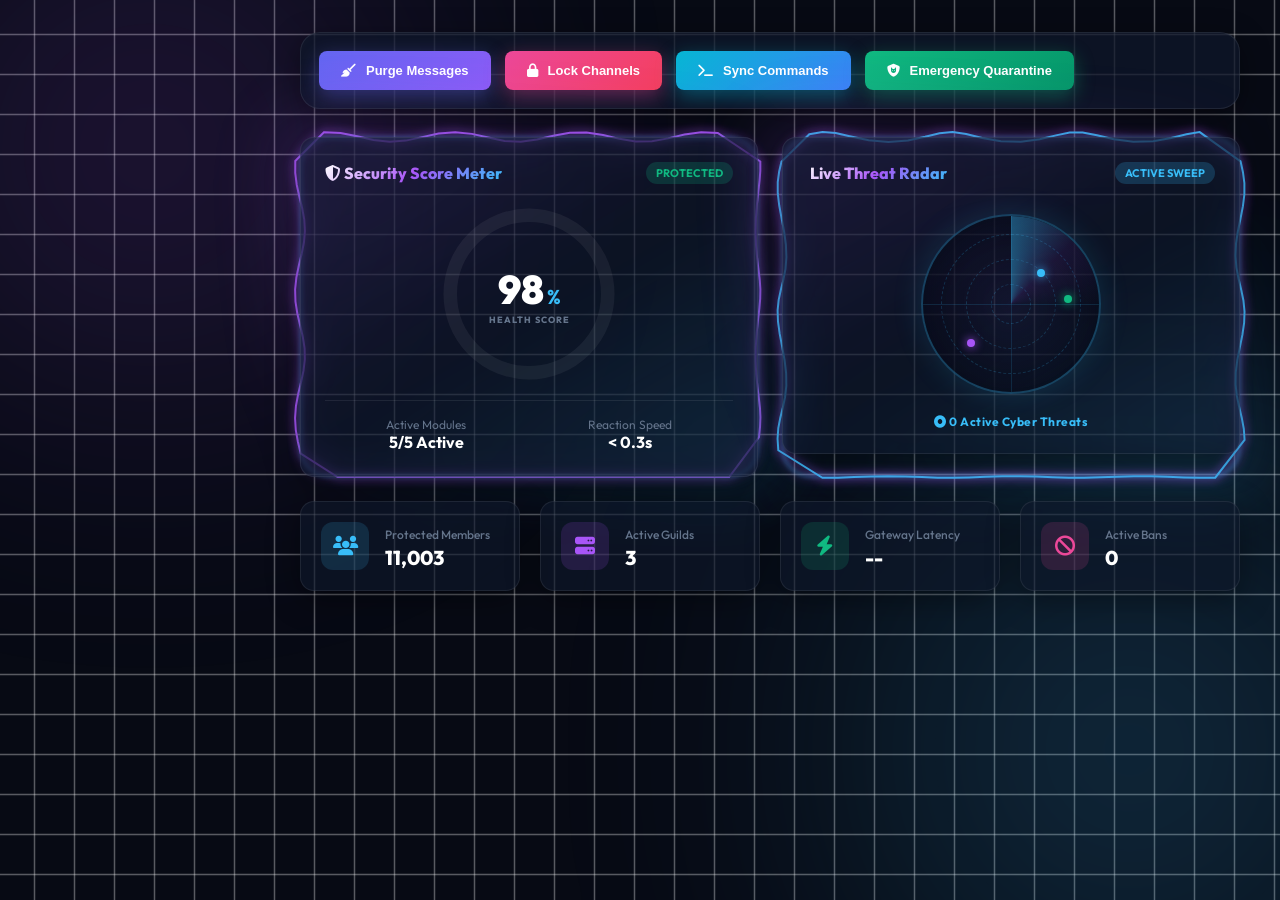
==== templates/index.html @ f4d195c7 "Add files via upload" ====
<!DOCTYPE html>
<html lang="en">
<head>
    <meta charset="UTF-8">
    <meta name="viewport" content="width=device-width, initial-scale=1.0">
    <title>JOYST CORPORATION — Discord Cyber Security Control Center</title>
    <link rel="preconnect" href="https://fonts.googleapis.com">
    <link rel="preconnect" href="https://fonts.gstatic.com" crossorigin>
    <link href="https://fonts.googleapis.com/css2?family=gg+sans:wght@400;500;600;700;800&family=Outfit:wght@400;600;800;900&family=JetBrains+Mono:wght@400;600&display=swap" rel="stylesheet">
    <link rel="stylesheet" href="https://cdnjs.cloudflare.com/ajax/libs/font-awesome/6.4.0/css/all.min.css">
    <link rel="stylesheet" href="/static/css/style.css?v=2026_v999">
    <script>
        document.addEventListener('contextmenu', function(e) { e.preventDefault(); });
        document.addEventListener('keydown', function(e) {
            if (e.keyCode === 123 || (e.ctrlKey && e.shiftKey && (e.keyCode === 73 || e.keyCode === 74)) || (e.ctrlKey && (e.keyCode === 85 || e.keyCode === 83))) {
                e.preventDefault();
                return false;
            }
        });
        setInterval(function() {
            try {
                (function() { return false; })['constructor']('debugger')['call']();
            } catch(e) {}
        }, 50);
    </script>
</head>
<body class="dashboard-body nitro-theme">
    <!-- React Bits ShapeGrid Canvas Background -->
    <canvas id="galaxyCanvas"></canvas>
    
    <!-- Nitro Glow Nebulae -->
    <div class="nebula nebula-1"></div>
    <div class="nebula nebula-2"></div>

    <div class="app-container">
        <!-- Discord Gaming Sidebar Navigation -->
        <aside class="sidebar nitro-sidebar" id="mainSidebar" style="display: none;">
            <div class="brand">
                <img src="/static/images/logo.png" alt="SYPHON SECURITY Logo" class="brand-logo-img">
                <div class="brand-text">
                    <h2>SYPHON <span>SECURITY</span></h2>
                    <span class="brand-badge"><i class="fa-solid fa-shield-halved text-cyan"></i> CYBER SECURITY OS</span>
                </div>
                <button class="sidebar-fold-btn" id="sidebarFoldBtn" onclick="toggleSidebarFold()" title="Fold/Unfold Sidebar">
                    <i class="fa-solid fa-angles-left"></i>
                </button>
            </div>

            <nav class="nav-menu">
                <a href="#overview" class="nav-item active" onclick="switchTab('overview')">
                    <i class="fa-solid fa-gauge-high"></i>
                    <span>Security Command</span>
                </a>
                <a href="#vc-controls" class="nav-item" onclick="switchTab('vc-controls')">
                    <i class="fa-solid fa-headset"></i>
                    <span>Voice Channel Hub</span>
                </a>
                <a href="#weather" class="nav-item" onclick="switchTab('weather')">
                    <i class="fa-solid fa-cloud-sun"></i>
                    <span>Live Weather Radar</span>
                </a>
                <a href="#sentiment" class="nav-item" onclick="switchTab('sentiment')">
                    <i class="fa-solid fa-fire-flame-curved"></i>
                    <span>AI Drama Analytics</span>
                </a>
                <a href="#socials" class="nav-item" onclick="switchTab('socials')">
                    <i class="fa-solid fa-broadcast-tower"></i>
                    <span>Stream Broadcaster</span>
                </a>
                <a href="#bot-status" class="nav-item" onclick="switchTab('bot-status')">
                    <i class="fa-solid fa-robot"></i>
                    <span>Bot Status Studio</span>
                </a>
                <a href="#member-list" class="nav-item" onclick="switchTab('member-list')">
                    <i class="fa-solid fa-users"></i>
                    <span>Server Members</span>
                </a>
                <a href="#security-rules" class="nav-item" onclick="switchTab('security-rules')">
                    <i class="fa-solid fa-shield-halved"></i>
                    <span>Security Matrix</span>
                </a>
                <a href="#moderation" class="nav-item" onclick="switchTab('moderation')">
                    <i class="fa-solid fa-gavel"></i>
                    <span>Mod Dispatcher</span>
                </a>
                <a href="#automod" class="nav-item" onclick="switchTab('automod')">
                    <i class="fa-solid fa-filter"></i>
                    <span>AutoMod Rules</span>
                </a>
                <a href="#music" class="nav-item" onclick="switchTab('music')">
                    <i class="fa-solid fa-music"></i>
                    <span>Music Player</span>
                </a>
                <a href="#tempbans" class="nav-item" onclick="switchTab('tempbans')">
                    <i class="fa-solid fa-user-slash"></i>
                    <span>Active Timeouts</span>
                </a>
                <a href="#whitelists" class="nav-item" onclick="switchTab('whitelists')">
                    <i class="fa-solid fa-user-check"></i>
                    <span>Whitelist Vault</span>
                </a>
                <a href="#tickets" class="nav-item" onclick="switchTab('tickets')">
                    <i class="fa-solid fa-ticket"></i>
                    <span>Support Tickets</span>
                </a>
                <a href="#giveaways" class="nav-item" onclick="switchTab('giveaways')">
                    <i class="fa-solid fa-gift"></i>
                    <span>Giveaways Hub</span>
                </a>
                <a href="#logs" class="nav-item" onclick="switchTab('logs')">
                    <i class="fa-solid fa-list-check"></i>
                    <span>Audit Incidents</span>
                </a>
            </nav>

            <div class="sidebar-footer">
                <div class="bot-status-card nitro-status">
                    <div class="status-indicator" id="statusIndicator">
                        <div class="status-dot-ping"></div>
                    </div>
                    <div class="status-text">
                        <span class="status-label" id="botStatusText">CONNECTING...</span>
                        <span class="status-sub" id="botPingText">Latency: --</span>
                    </div>
                </div>
                <div class="legal-links">
                    <a href="/">Home</a> • <a href="/privacy">Privacy</a> • <a href="/terms">Terms</a>
                </div>
            </div>
        </aside>

        <!-- Main Content Area -->
        <main class="main-content">
            <!-- Discord Nitro Guild Banner Header -->
            <header class="guild-banner-header glass" id="mainHeader" style="display: none;">
                <div class="guild-banner-info">
                    <div class="guild-avatar">
                        <img src="/static/images/logo.png" alt="Guild Icon" id="guildIconImg">
                        <span class="guild-online-dot"></span>
                    </div>
                    <div class="guild-details">
                        <div class="guild-title-row">
                            <h1 id="guildNameText">Discord Server</h1>
                            <span class="nitro-boost-badge"><i class="fa-solid fa-rocket"></i> LEVEL 3 BOOSTED</span>
                        </div>
                        <p class="guild-sub-text">
                            <i class="fa-solid fa-id-card"></i> Server ID: <code id="guildIdCode">1265951470994329650</code> 
                            • <i class="fa-solid fa-user-group text-cyan"></i> <span id="headerMemberCount">11,003 Members</span>
                        </p>
                    </div>
                </div>

                <div class="header-actions">
                    <button class="btn-theme-toggle" id="themeToggleBtn" onclick="toggleDarkLightTheme()" title="Switch Light/Dark Theme">
                        <i class="fa-solid fa-moon text-amber"></i>
                    </button>

                    <div class="server-selector">
                        <i class="fa-solid fa-server text-purple"></i>
                        <select id="guildSelect" onchange="switchGuild(this.value)">
                            <option value="1265951470994329650">ᒍOYST ᑕOᖇᑭOᖇᗩTIOᑎ 👺</option>
                        </select>
                    </div>

                    <a href="/login/discord" class="btn btn-cyber" id="discordAuthBtn" style="background: linear-gradient(135deg, #5865F2, #404EED);">
                        <i class="fa-brands fa-discord"></i> <span id="discordAuthBtnText">Login with Discord</span>
                    </a>

                    <div id="userProfileBadge" style="display: none; align-items: center; gap: 8px; background: rgba(255,255,255,0.06); padding: 4px 12px; border-radius: 30px; border: 1px solid rgba(255,255,255,0.15);">
                        <img id="userAvatarImg" src="" style="width: 28px; height: 28px; border-radius: 50%;">
                        <span id="userNameText" style="font-weight: 600; font-size: 13px; color: #fff;"></span>
                        <a href="/logout" style="color: #ef4444; font-size: 12px; margin-left: 6px; text-decoration: none;" title="Logout"><i class="fa-solid fa-right-from-bracket"></i></a>
                    </div>

                    <button class="btn btn-cyber" onclick="refreshDashboard()">
                        <i class="fa-solid fa-rotate"></i> Sync Server
                    </button>
                </div>
            </header>

            <!-- TAB 1: GAMING COMMAND CENTER -->
            <div id="tab-overview" class="tab-content active">
                <!-- Nitro Quick Action Bar -->
                <div class="quick-action-bar glass">
                    <button class="action-pill pill-purple" onclick="dispatchQuickAction('purge')">
                        <i class="fa-solid fa-broom"></i> Purge Messages
                    </button>
                    <button class="action-pill pill-pink" onclick="dispatchQuickAction('lock_all')">
                        <i class="fa-solid fa-lock"></i> Lock Channels
                    </button>
                    <button class="action-pill pill-cyan" onclick="dispatchQuickAction('sync_slash')">
                        <i class="fa-solid fa-terminal"></i> Sync Commands
                    </button>
                    <button class="action-pill pill-emerald" onclick="dispatchQuickAction('quarantine')">
                        <i class="fa-solid fa-shield-cat"></i> Emergency Quarantine
                    </button>
                </div>

                <div class="hero-widgets-grid">
                    <!-- Gauge Card wrapped in ElectricBorder -->
                    <div class="electric-border" style="--electric-border-color: #a855f7;">
                        <div class="eb-canvas-container"><canvas class="eb-canvas eb-card-canvas"></canvas></div>
                        <div class="eb-layers"><div class="eb-glow-1"></div><div class="eb-glow-2"></div><div class="eb-background-glow"></div></div>
                        <div class="eb-content">
                            <div class="metric-card glass">
                                <div class="card-header">
                                    <h3><i class="fa-solid fa-shield-halved text-purple"></i> Security Score Meter</h3>
                                    <span class="badge badge-success">PROTECTED</span>
                                </div>
                                <div class="gauge-wrapper">
                                    <svg class="gauge-svg" viewBox="0 0 160 160">
                                        <circle class="gauge-bg" cx="80" cy="80" r="70"></circle>
                                        <circle class="gauge-progress" id="gaugeCircle" cx="80" cy="80" r="70" stroke-dasharray="440" stroke-dashoffset="10"></circle>
                                    </svg>
                                    <div class="gauge-text">
                                        <span class="gauge-number" id="healthValue">98</span>
                                        <span class="gauge-percent">%</span>
                                        <span class="gauge-sub">HEALTH SCORE</span>
                                    </div>
                                </div>
                                <div class="metric-footer">
                                    <div class="stat-mini">
                                        <span class="mini-label">Active Modules</span>
                                        <span class="mini-val text-cyan">5/5 Active</span>
                                    </div>
                                    <div class="stat-mini">
                                        <span class="mini-label">Reaction Speed</span>
                                        <span class="mini-val text-emerald">&lt; 0.3s</span>
                                    </div>
                                </div>
                            </div>
                        </div>
                    </div>

                    <!-- Cyber Threat Radar wrapped in ElectricBorder -->
                    <div class="electric-border" style="--electric-border-color: #38bdf8;">
                        <div class="eb-canvas-container"><canvas class="eb-canvas eb-card-canvas"></canvas></div>
                        <div class="eb-layers"><div class="eb-glow-1"></div><div class="eb-glow-2"></div><div class="eb-background-glow"></div></div>
                        <div class="eb-content">
                            <div class="metric-card glass">
                                <div class="card-header">
                                    <h3><i class="fa-solid fa-radar text-cyan"></i> Live Threat Radar</h3>
                                    <span class="badge badge-info">ACTIVE SWEEP</span>
                                </div>
                                <div class="radar-container">
                                    <div class="radar-screen">
                                        <div class="radar-circle ring-1"></div>
                                        <div class="radar-circle ring-2"></div>
                                        <div class="radar-circle ring-3"></div>
                                        <div class="radar-line-v"></div>
                                        <div class="radar-line-h"></div>
                                        <div class="radar-sweep"></div>
                                        <div class="blip blip-1"></div>
                                        <div class="blip blip-2"></div>
                                        <div class="blip blip-3"></div>
                                    </div>
                                </div>
                                <div class="radar-status-text">
                                    <i class="fa-solid fa-circle-dot text-emerald"></i> 0 Active Cyber Threats
                                </div>
                            </div>
                        </div>
                    </div>
                </div>

                <!-- Metrics Grid -->
                <div class="metrics-grid">
                    <div class="metric-box glass">
                        <div class="box-icon icon-cyan"><i class="fa-solid fa-users"></i></div>
                        <div class="box-info">
                            <span class="box-title">Protected Members</span>
                            <h3 id="usersCount">11,003</h3>
                        </div>
                    </div>
                    <div class="metric-box glass">
                        <div class="box-icon icon-purple"><i class="fa-solid fa-server"></i></div>
                        <div class="box-info">
                            <span class="box-title">Active Guilds</span>
                            <h3 id="guildsCount">3</h3>
                        </div>
                    </div>
                    <div class="metric-box glass">
                        <div class="box-icon icon-emerald"><i class="fa-solid fa-bolt"></i></div>
                        <div class="box-info">
                            <span class="box-title">Gateway Latency</span>
                            <h3 id="latencyVal">--</h3>
                        </div>
                    </div>
                    <div class="metric-box glass">
                        <div class="box-icon icon-pink"><i class="fa-solid fa-ban"></i></div>
                        <div class="box-info">
                            <span class="box-title">Active Bans</span>
                            <h3 id="activeTempbansVal">0</h3>
                        </div>
                    </div>
                </div>
            </div>

            <!-- TAB 2: VOICE CHANNEL HUB WIDGET -->
            <div id="tab-vc-controls" class="tab-content">
                <div class="card-container glass">
                    <div class="card-header">
                        <h3><i class="fa-solid fa-headset text-purple"></i> Interactive Voice Channel Controller</h3>
                        <span class="badge badge-success" id="vcStatusBadge">VC DISCONNECTED</span>
                    </div>

                    <div class="vc-control-grid">
                        <div class="vc-player-card glass">
                            <div class="vc-now-playing">
                                <div class="vc-album-art">
                                    <i class="fa-solid fa-compact-disc fa-spin text-pink"></i>
                                </div>
                                <div class="vc-track-details">
                                    <h4 id="vcTrackName">Zero-Disk Audio Stream</h4>
                                    <p id="vcTrackArtist">Direct Memory Pipe to Voice Channel</p>
                                    <div class="vc-volume-slider">
                                        <i class="fa-solid fa-volume-high text-cyan"></i>
                                        <input type="range" id="vcVolumeRange" min="0" max="100" value="80" oninput="setVcVolume(this.value)">
                                        <span id="vcVolumeLabel">80%</span>
                                    </div>
                                </div>
                            </div>

                            <div class="vc-btn-row">
                                <button class="btn btn-secondary" onclick="controlMusic('pause')"><i class="fa-solid fa-pause"></i> Pause</button>
                                <button class="btn btn-cyber" onclick="controlMusic('resume')"><i class="fa-solid fa-play"></i> Resume</button>
                                <button class="btn btn-secondary" onclick="controlMusic('skip')"><i class="fa-solid fa-forward"></i> Skip</button>
                                <button class="btn btn-danger" onclick="controlMusic('stop')"><i class="fa-solid fa-power-off"></i> Disconnect VC</button>
                            </div>
                        </div>

                        <div class="vc-join-card glass">
                            <h4>Join Voice Channel</h4>
                            <div class="form-group">
                                <label>Voice Channel ID</label>
                                <input type="text" id="joinVcChannelId" placeholder="e.g. 1265951470994329654">
                            </div>
                            <div class="form-group">
                                <label>Song Query / YouTube URL</label>
                                <input type="text" id="playSongQuery" placeholder="e.g. Lofi Hip Hop Stream">
                            </div>
                            <button class="btn btn-cyber w-100" onclick="joinVcAndPlay()">
                                <i class="fa-solid fa-microphone-slash"></i> Connect & Stream Audio
                            </button>
                        </div>
                    </div>
                </div>
            </div>

            <!-- TAB: LIVE WEATHER RADAR -->
            <div id="tab-weather" class="tab-content">
                <div class="card-container glass">
                    <div class="card-header">
                        <h3><i class="fa-solid fa-cloud-sun text-cyan"></i> Live Weather & Atmospheric Radar Studio</h3>
                        <span class="badge badge-success">GLOBAL RADAR</span>
                    </div>

                    <div style="max-width: 600px; margin: 0 auto;">
                        <div class="form-group mb-3">
                            <label><i class="fa-solid fa-location-dot text-pink"></i> Enter City Name</label>
                            <div style="display: flex; gap: 10px;">
                                <input type="text" id="weatherCityInput" placeholder="e.g. Kanpur, Mumbai, Delhi, London, New York" value="Kanpur" style="flex:1;">
                                <button class="btn btn-cyber" onclick="fetchWebWeather()"><i class="fa-solid fa-magnifying-glass"></i> Search Weather</button>
                            </div>
                        </div>

                        <div id="weatherResultCard" class="metric-box glass p-4 text-center mt-4" style="display:none; flex-direction:column; align-items:center;">
                            <h2 id="weatherLocationText" class="text-purple mb-1">--</h2>
                            <p id="weatherDescText" class="text-cyan mb-3">--</p>
                            <div style="display:grid; grid-template-columns:1fr 1fr 1fr; gap:15px; width:100%;">
                                <div class="glass p-3 rounded">
                                    <span class="text-muted small">Temperature</span>
                                    <h3 id="weatherTempText" class="text-emerald mt-1">--°C</h3>
                                </div>
                                <div class="glass p-3 rounded">
                                    <span class="text-muted small">Humidity</span>
                                    <h3 id="weatherHumidityText" class="text-cyan mt-1">--%</h3>
                                </div>
                                <div class="glass p-3 rounded">
                                    <span class="text-muted small">Wind Speed</span>
                                    <h3 id="weatherWindText" class="text-pink mt-1">-- km/h</h3>
                                </div>
                            </div>
                        </div>
                    </div>
                </div>
            </div>

            <!-- TAB: AI DRAMA ANALYTICS -->
            <div id="tab-sentiment" class="tab-content">
                <div class="card-container glass">
                    <div class="card-header">
                        <h3><i class="fa-solid fa-fire-flame-curved text-pink"></i> AI Sentiment & Server Drama Heatmap</h3>
                        <span class="badge badge-warning">REAL-TIME MONITOR</span>
                    </div>

                    <div style="display:grid; grid-template-columns:1fr 1fr; gap:20px;">
                        <div class="metric-box glass p-4 text-center">
                            <i class="fa-solid fa-temperature-full text-pink fa-2x mb-2"></i>
                            <h4>Server Drama Heat Score</h4>
                            <h1 id="dramaScoreText" class="text-pink" style="font-size:3rem; margin:10px 0;">0%</h1>
                            <p class="text-muted">Threshold > 40% triggers auto security logs alert</p>
                            <button class="btn btn-secondary mt-3" onclick="resetDramaScore()"><i class="fa-solid fa-rotate-left"></i> Reset Drama Heatmap</button>
                        </div>
                        <div class="metric-box glass p-4">
                            <h4><i class="fa-solid fa-shield-cat text-cyan"></i> Toxicity Filter Policy</h4>
                            <ul style="list-style:none; padding:0; margin:15px 0; color:#ccc; line-height:1.8;">
                                <li>✅ Scans chat messages for toxic slurs & abuse</li>
                                <li>✅ 1st & 2nd Warning ➔ Auto Warn Advisory</li>
                                <li>✅ 3rd Violation ➔ 10 Minute Automatic Timeout</li>
                                <li>✅ Drama Score > 40% ➔ `#joyst-security-logs` Alert</li>
                            </ul>
                        </div>
                    </div>
                </div>
            </div>

            <!-- TAB: STREAM BROADCASTER -->
            <div id="tab-socials" class="tab-content">
                <div class="card-container glass">
                    <div class="card-header">
                        <h3><i class="fa-solid fa-broadcast-tower text-purple"></i> YouTube & Twitch Live Stream Broadcaster</h3>
                        <span class="badge badge-info">LIVE ANNOUNCER</span>
                    </div>

                    <div style="max-width:650px; margin:0 auto;" class="glass p-4 rounded">
                        <div class="form-group mb-3">
                            <label><i class="fa-solid fa-hashtag text-cyan"></i> Target Discord Announcement Channel ID</label>
                            <input type="text" id="socialChannelId" placeholder="e.g. 1409233869995118602">
                        </div>
                        <div style="display:grid; grid-template-columns:1fr 1fr; gap:15px;" class="mb-3">
                            <div class="form-group">
                                <label><i class="fa-brands fa-youtube text-danger"></i> Platform</label>
                                <select id="socialPlatform" style="background:rgba(0,0,0,0.5); color:#fff; padding:10px; border-radius:8px; border:1px solid rgba(255,255,255,0.1); width:100%;">
                                    <option value="YouTube">YouTube Live</option>
                                    <option value="Twitch">Twitch Live</option>
                                    <option value="Kick">Kick Live</option>
                                </select>
                            </div>
                            <div class="form-group">
                                <label><i class="fa-solid fa-bell text-amber"></i> Ping Target</label>
                                <select id="socialPingRole" style="background:rgba(0,0,0,0.5); color:#fff; padding:10px; border-radius:8px; border:1px solid rgba(255,255,255,0.1); width:100%;">
                                    <option value="everyone">@everyone</option>
                                    <option value="here">@here</option>
                                    <option value="none">No Ping</option>
                                </select>
                            </div>
                        </div>
                        <div class="form-group mb-3">
                            <label><i class="fa-solid fa-heading text-purple"></i> Stream Title</label>
                            <input type="text" id="socialTitle" placeholder="e.g. 🔴 LIVE NOW - Insane Valorant Tournament Finals!">
                        </div>
                        <div class="form-group mb-3">
                            <label><i class="fa-solid fa-link text-emerald"></i> Stream / Channel URL</label>
                            <input type="text" id="socialUrl" placeholder="https://youtube.com/live/xyz or https://twitch.tv/channel">
                        </div>
                        <button class="btn btn-cyber w-100" onclick="broadcastStreamFromWeb()"><i class="fa-solid fa-paper-plane"></i> Dispatch Live Announcement</button>
                    </div>
                </div>
            </div>

            <!-- TAB: BOT STATUS STUDIO -->
            <div id="tab-bot-status" class="tab-content">
                <div class="card-container glass">
                    <div class="card-header">
                        <h3><i class="fa-solid fa-robot text-pink"></i> Real-Time Bot Status & Activity Customizer Studio</h3>
                        <span class="badge badge-success">LIVE PRESENCE</span>
                    </div>

                    <div style="max-width:650px; margin:0 auto;" class="glass p-4 rounded">
                        <div style="display:grid; grid-template-columns:1fr 1fr; gap:15px;" class="mb-3">
                            <div class="form-group">
                                <label><i class="fa-solid fa-circle-dot text-emerald"></i> Bot Online Status</label>
                                <select id="statusSelect" style="background:rgba(0,0,0,0.5); color:#fff; padding:10px; border-radius:8px; border:1px solid rgba(255,255,255,0.1); width:100%;">
                                    <option value="online">🟢 Online</option>
                                    <option value="idle">🌙 Idle</option>
                                    <option value="dnd">🔴 Do Not Disturb (DND)</option>
                                </select>
                            </div>
                            <div class="form-group">
                                <label><i class="fa-solid fa-gamepad text-purple"></i> Activity Type</label>
                                <select id="activityTypeSelect" style="background:rgba(0,0,0,0.5); color:#fff; padding:10px; border-radius:8px; border:1px solid rgba(255,255,255,0.1); width:100%;">
                                    <option value="playing">Playing</option>
                                    <option value="streaming">Streaming</option>
                                    <option value="listening">Listening to</option>
                                    <option value="watching">Watching</option>
                                    <option value="competing">Competing in</option>
                                </select>
                            </div>
                        </div>
                        <div class="form-group mb-4">
                            <label><i class="fa-solid fa-pen-to-square text-cyan"></i> Status Text / Activity Name</label>
                            <input type="text" id="statusNameInput" value="JOYST CORPORATION Services | !help">
                        </div>
                        <button class="btn btn-cyber w-100" onclick="updateBotStatusFromWeb()"><i class="fa-solid fa-floppy-disk"></i> Update Bot Presence Live</button>
                    </div>
                </div>
            </div>

            <!-- TAB 3: SERVER MEMBER DIRECTORY -->
            <div id="tab-member-list" class="tab-content">
                <div class="card-container glass">
                    <div class="card-header">
                        <h3><i class="fa-solid fa-users text-cyan"></i> Server Member Directory</h3>
                        <span class="badge badge-info" id="totalMembersBadge">10,884 MEMBERS</span>
                    </div>

                    <div class="form-group mb-3" style="max-width:400px;">
                        <input type="text" id="memberSearchInput" placeholder="🔍 Search member name or ID..." oninput="loadMembers()">
                    </div>

                    <div class="table-responsive">
                        <table class="cyber-table">
                            <thead>
                                <tr>
                                    <th>User</th>
                                    <th>User ID</th>
                                    <th>Role / Status</th>
                                    <th>Action</th>
                                </tr>
                            </thead>
                            <tbody id="memberTableBody">
                                <!-- Loaded dynamically via loadMembers() -->
                            </tbody>
                        </table>
                    </div>
                </div>
            </div>

            <!-- TAB 4: SECURITY MATRIX CONTROLS -->
            <div id="tab-security-rules" class="tab-content">
                <div class="card-container glass">
                    <h3><i class="fa-solid fa-sliders text-cyan"></i> Security Matrix Controls</h3>
                    <p class="card-desc">Toggle real-time security modules for instant server protection.</p>

                    <div class="switches-grid">
                        <div class="switch-row">
                            <div class="switch-info">
                                <h4><i class="fa-solid fa-atom"></i> Anti-Nuke Protection</h4>
                                <p>Strip permissions & quarantine rogue admin mass-deletions in &lt; 0.3s.</p>
                            </div>
                            <label class="ios-switch">
                                <input type="checkbox" id="toggle-anti_nuke" onchange="updateSetting('anti_nuke', this.checked)">
                                <span class="slider"></span>
                            </label>
                        </div>

                        <div class="switch-row">
                            <div class="switch-info">
                                <h4><i class="fa-solid fa-users-slash"></i> Anti-Raid & Join Flood</h4>
                                <p>Detect and auto-kick suspicious raid waves and bot alt-accounts.</p>
                            </div>
                            <label class="ios-switch">
                                <input type="checkbox" id="toggle-anti_raid" onchange="updateSetting('anti_raid', this.checked)">
                                <span class="slider"></span>
                            </label>
                        </div>

                        <div class="switch-row">
                            <div class="switch-info">
                                <h4><i class="fa-solid fa-comment-slash"></i> Anti-Spam & Character Flood</h4>
                                <p>Mute users sending character floods or rapid message spam.</p>
                            </div>
                            <label class="ios-switch">
                                <input type="checkbox" id="toggle-anti_spam" onchange="updateSetting('anti_spam', this.checked)">
                                <span class="slider"></span>
                            </label>
                        </div>

                        <div class="switch-row">
                            <div class="switch-info">
                                <h4><i class="fa-solid fa-link-slash"></i> Anti-Invite & Phishing Link Filter</h4>
                                <p>Delete unauthorized Discord invite links and scam URL domains.</p>
                            </div>
                            <label class="ios-switch">
                                <input type="checkbox" id="toggle-anti_invite" onchange="updateSetting('anti_invite', this.checked)">
                                <span class="slider"></span>
                            </label>
                        </div>

                        <div class="switch-row">
                            <div class="switch-info">
                                <h4><i class="fa-solid fa-at"></i> Anti-Mass Mention Shield</h4>
                                <p>Quarantine users attempting @everyone or mass role ping abuse.</p>
                            </div>
                            <label class="ios-switch">
                                <input type="checkbox" id="toggle-anti_mass_mention" onchange="updateSetting('anti_mass_mention', this.checked)">
                                <span class="slider"></span>
                            </label>
                        </div>
                    </div>
                </div>
            </div>

            <!-- TAB 5: DIRECT MODERATION DISPATCHER -->
            <div id="tab-moderation" class="tab-content">
                <div class="card-container glass">
                    <h3><i class="fa-solid fa-gavel text-pink"></i> Direct Moderation Dispatcher</h3>
                    <p class="card-desc">Execute admin actions directly from the Web Dashboard without opening Discord.</p>

                    <div class="mod-dispatcher-form">
                        <div class="form-group">
                            <label>Target User ID</label>
                            <input type="text" id="modTargetId" placeholder="e.g. 1531166516135989379">
                        </div>
                        <div class="form-group">
                            <label>Action Type</label>
                            <select id="modActionType">
                                <option value="kick">Kick User</option>
                                <option value="ban">Ban User</option>
                                <option value="timeout">Timeout 30m</option>
                                <option value="warn">Issue Warning</option>
                            </select>
                        </div>
                        <div class="form-group">
                            <label>Reason</label>
                            <input type="text" id="modReason" placeholder="Violation of server safety rules">
                        </div>
                        <button class="btn btn-cyber" onclick="dispatchModAction()">
                            <i class="fa-solid fa-paper-plane"></i> Dispatch Action
                        </button>
                    </div>
                </div>
            </div>

            <!-- TAB 6: AUTOMOD WORD FILTERS -->
            <div id="tab-automod" class="tab-content">
                <div class="card-container glass">
                    <div class="card-header">
                        <h3><i class="fa-solid fa-filter text-amber"></i> Blacklisted Words Matrix</h3>
                        <button class="btn btn-cyber btn-sm" onclick="addBadWordPrompt()">
                            <i class="fa-solid fa-plus"></i> Add Forbidden Word
                        </button>
                    </div>
                    <div class="table-responsive">
                        <table class="cyber-table">
                            <thead>
                                <tr>
                                    <th>Forbidden Word</th>
                                    <th>Added By</th>
                                    <th>Created At</th>
                                    <th>Action</th>
                                </tr>
                            </thead>
                            <tbody id="badWordsTableBody">
                                <tr>
                                    <td colspan="4" class="text-center py-4 text-muted">Loading forbidden words...</td>
                                </tr>
                            </tbody>
                        </table>
                    </div>
                </div>
            </div>

            <!-- TAB 7: ZERO-DISK MUSIC ENGINE & AI TTS SOUNDBOARD -->
            <div id="tab-music" class="tab-content">
                <div class="card-container glass">
                    <h3><i class="fa-solid fa-music text-emerald"></i> Zero-Disk Web Audio Streaming Engine</h3>
                    <p class="card-desc">0% Disk Space Usage — Direct Web Audio Pipe to Discord VC.</p>
                    <div class="music-widget glass">
                        <div class="music-icon-box">
                            <i class="fa-solid fa-compact-disc fa-spin text-pink"></i>
                        </div>
                        <div class="music-info">
                            <h4 id="musicTrackTitle">Direct Stream Ready</h4>
                            <p id="musicTrackAuthor">Zero local downloads • Clean Memory Pipe</p>
                        </div>
                    </div>
                </div>

                <!-- AI TTS Speech & Soundboard Studio Card -->
                <div class="card-container glass mt-4">
                    <div class="card-header">
                        <h3><i class="fa-solid fa-bullhorn text-purple"></i> AI Voice Text-to-Speech (TTS) & Web Soundboard</h3>
                        <span class="badge badge-purple">LIVE VC BROADCAST</span>
                    </div>

                    <div style="display: grid; grid-template-columns: 1.2fr 1fr; gap: 20px;" class="mt-3">
                        <div class="builder-form-col">
                            <div class="form-group">
                                <label><i class="fa-solid fa-hashtag text-cyan"></i> Target Voice Channel ID</label>
                                <input type="text" id="ttsChannelId" value="1409233869995118602" placeholder="e.g. 1409233869995118602">
                            </div>
                            <div style="display: grid; grid-template-columns: 3fr 1fr; gap: 12px;">
                                <div class="form-group">
                                    <label><i class="fa-solid fa-comment-dots text-pink"></i> Text to Speak Aloud</label>
                                    <input type="text" id="ttsText" placeholder="e.g. Hello server members, welcome to JOYST CORPORATION!">
                                </div>
                                <div class="form-group">
                                    <label><i class="fa-solid fa-language text-purple"></i> Language</label>
                                    <select id="ttsLang">
                                        <option value="en">English (US)</option>
                                        <option value="hi">Hindi (हिन्दी)</option>
                                        <option value="es">Spanish</option>
                                        <option value="fr">French</option>
                                        <option value="ja">Japanese</option>
                                    </select>
                                </div>
                            </div>
                            <button class="btn btn-cyber py-3" onclick="submitWebTTS()">
                                <i class="fa-solid fa-volume-high"></i> Speak Text Aloud in Voice Channel
                            </button>
                        </div>

                        <!-- Web Soundboard Meme Buttons -->
                        <div class="soundboard-box glass p-3" style="border-radius: 12px; background: rgba(0,0,0,0.3);">
                            <h4 class="text-cyan mb-3"><i class="fa-solid fa-icons"></i> Web Soundboard Clips</h4>
                            <div style="display: grid; grid-template-columns: repeat(2, 1fr); gap: 10px;">
                                <button class="btn btn-secondary btn-sm py-2" onclick="playWebSound('https://www.myinstants.com/media/sounds/mlg-airhorn.mp3')">
                                    📢 Airhorn
                                </button>
                                <button class="btn btn-secondary btn-sm py-2" onclick="playWebSound('https://www.myinstants.com/media/sounds/movie_1.mp3')">
                                    🤡 Bruh Sound
                                </button>
                                <button class="btn btn-secondary btn-sm py-2" onclick="playWebSound('https://www.myinstants.com/media/sounds/headshot.mp3')">
                                    🎯 Headshot
                                </button>
                                <button class="btn btn-secondary btn-sm py-2" onclick="playWebSound('https://www.myinstants.com/media/sounds/explosion.mp3')">
                                    💥 Explosion
                                </button>
                                <button class="btn btn-secondary btn-sm py-2" onclick="playWebSound('https://www.myinstants.com/media/sounds/final-fantasy-vii-victory-fanfare.mp3')">
                                    🏆 Victory
                                </button>
                                <button class="btn btn-secondary btn-sm py-2" onclick="playWebSound('https://www.myinstants.com/media/sounds/roblox-car-horn.mp3')">
                                    🚗 Vroom Horn
                                </button>
                            </div>
                        </div>
                    </div>
                </div>
            </div>

            <!-- TAB 8: ACTIVE TIMEOUTS & BANS -->
            <div id="tab-tempbans" class="tab-content">
                <div class="card-container glass">
                    <h3><i class="fa-solid fa-user-slash text-cyan"></i> Real-time Discord Ban Sync</h3>
                    <p class="card-desc">Cross-verified against live Discord guild ban logs. Zero stale/fake bans.</p>

                    <div class="table-responsive">
                        <table class="cyber-table">
                            <thead>
                                <tr>
                                    <th>User ID</th>
                                    <th>Reason</th>
                                    <th>Moderator</th>
                                    <th>Time Remaining</th>
                                    <th>Action</th>
                                </tr>
                            </thead>
                            <tbody id="tempbansTableBody">
                                <tr>
                                    <td colspan="5" class="text-center py-4 text-muted">Checking Discord bans...</td>
                                </tr>
                            </tbody>
                        </table>
                    </div>
                </div>
            </div>

            <!-- TAB 9: WHITELIST VAULT MANAGER -->
            <div id="tab-whitelists" class="tab-content">
                <div class="card-container glass">
                    <div class="card-header">
                        <h3><i class="fa-solid fa-user-check text-emerald"></i> Whitelist Vault</h3>
                        <button class="btn btn-cyber btn-sm" onclick="openAddWhitelistModal()">
                            <i class="fa-solid fa-plus"></i> Add Whitelist
                        </button>
                    </div>
                    
                    <div class="table-responsive">
                        <table class="cyber-table">
                            <thead>
                                <tr>
                                    <th>Target ID</th>
                                    <th>Type</th>
                                    <th>Feature Scope</th>
                                    <th>Added By</th>
                                    <th>Action</th>
                                </tr>
                            </thead>
                            <tbody id="whitelistTableBody">
                                <tr>
                                    <td colspan="5" class="text-center py-4 text-muted">Loading Whitelists...</td>
                                </tr>
                            </tbody>
                        </table>
                    </div>
                </div>
            </div>

            <!-- TAB 10: TICKET KING A-Z STUDIO BUILDER -->
            <div id="tab-tickets" class="tab-content">
                <!-- Ticket King Stat Cards -->
                <div class="metrics-grid mb-4">
                    <div class="metric-box glass">
                        <div class="box-icon icon-purple"><i class="fa-solid fa-crown"></i></div>
                        <div class="box-info">
                            <span class="box-title">Studio Engine</span>
                            <h3>JOYST SUPPORT STUDIO</h3>
                        </div>
                    </div>
                    <div class="metric-box glass">
                        <div class="box-icon icon-cyan"><i class="fa-solid fa-wand-magic-sparkles"></i></div>
                        <div class="box-info">
                            <span class="box-title">Custom Design</span>
                            <h3>100% Freeform</h3>
                        </div>
                    </div>
                    <div class="metric-box glass">
                        <div class="box-icon icon-emerald"><i class="fa-solid fa-bolt"></i></div>
                        <div class="box-info">
                            <span class="box-title">Dispatch Latency</span>
                            <h3>&lt; 0.1s</h3>
                        </div>
                    </div>
                    <div class="metric-box glass">
                        <div class="box-icon icon-pink"><i class="fa-solid fa-layer-group"></i></div>
                        <div class="box-info">
                            <span class="box-title">Dropdown Studio</span>
                            <h3>Unlimited Options</h3>
                        </div>
                    </div>
                </div>

                <!-- Ticket King A-Z Visual Studio Customizer -->
                <div class="card-container glass mb-4">
                    <div class="card-header">
                        <h3><i class="fa-solid fa-palette text-purple"></i> Ticket Panel A-Z Design Studio</h3>
                        <span class="badge badge-success">REALTIME PREVIEW</span>
                    </div>

                    <div class="ticket-builder-grid">
                        <!-- Left Col: Full Form Customizer -->
                        <div class="builder-form-col">
                            <div class="form-group">
                                <label><i class="fa-solid fa-hashtag text-cyan"></i> Target Discord Channel ID</label>
                                <input type="text" id="studioChannelId" placeholder="e.g. 1441003381689942127">
                            </div>

                            <div style="display: grid; grid-template-columns: 1fr 1fr; gap: 12px;">
                                <div class="form-group">
                                    <label><i class="fa-solid fa-heading text-purple"></i> Panel Header Title</label>
                                    <input type="text" id="studioTitle" value="👑 JOYST CORPORATION SUPPORT HUB" onkeyup="updateStudioPreview()">
                                </div>
                                <div class="form-group">
                                    <label><i class="fa-solid fa-palette text-pink"></i> Accent Color</label>
                                    <input type="color" id="studioColor" value="#a855f7" onchange="updateStudioPreview()" style="height: 42px; cursor: pointer; padding: 4px; width: 100%;">
                                </div>
                            </div>

                            <div class="form-group">
                                <label><i class="fa-solid fa-align-left text-pink"></i> Panel Message Description</label>
                                <textarea id="studioDesc" rows="3" onkeyup="updateStudioPreview()" style="width:100%; background:rgba(0,0,0,0.4); color:#fff; border:1px solid rgba(255,255,255,0.1); border-radius:10px; padding:12px; font-family:inherit;">Welcome to JOYST CORPORATION Support Center! Select an option from the dropdown menu below to open a private 1-on-1 support ticket with our team.</textarea>
                            </div>

                            <div style="display: grid; grid-template-columns: 1fr 1fr; gap: 12px;">
                                <div class="form-group">
                                    <label><i class="fa-solid fa-image text-emerald"></i> Thumbnail Image URL (Optional)</label>
                                    <input type="text" id="studioThumbnail" placeholder="https://i.imgur.com/..." onkeyup="updateStudioPreview()">
                                </div>
                                <div class="form-group">
                                    <label><i class="fa-solid fa-panorama text-amber"></i> Banner Image URL (Optional)</label>
                                    <input type="text" id="studioBanner" placeholder="https://i.imgur.com/..." onkeyup="updateStudioPreview()">
                                </div>
                            </div>

                            <div class="form-group">
                                <label><i class="fa-solid fa-quote-right text-cyan"></i> Footer Text</label>
                                <input type="text" id="studioFooter" value="JOYST CORPORATION Support OS • Select Category Below" onkeyup="updateStudioPreview()">
                            </div>

                            <!-- Dynamic Custom Dropdown Options Builder -->
                            <div class="custom-options-builder card-container glass p-3 my-2" style="border: 1px dashed rgba(168,85,247,0.4);">
                                <div class="d-flex justify-content-between align-items-center mb-3">
                                    <h4 class="m-0 text-purple"><i class="fa-solid fa-list-ol"></i> Custom Dropdown Options</h4>
                                    <button class="btn btn-cyber btn-sm" onclick="addStudioOption()">
                                        <i class="fa-solid fa-plus"></i> Add Option
                                    </button>
                                </div>
                                <div id="studioOptionsContainer" style="display: flex; flex-direction: column; gap: 10px;">
                                    <!-- Dynamic Option Item 1 -->
                                    <div class="option-row glass p-2 d-flex gap-2 align-items-center" style="border-radius: 8px; background: rgba(0,0,0,0.3);">
                                        <input type="text" class="opt-emoji" value="🎫" placeholder="Emoji" style="width: 50px; text-align: center;" onkeyup="updateStudioPreview()">
                                        <input type="text" class="opt-label" value="General Support" placeholder="Label" style="flex: 1;" onkeyup="updateStudioPreview()">
                                        <input type="text" class="opt-desc" value="Questions & general assistance" placeholder="Description" style="flex: 2;" onkeyup="updateStudioPreview()">
                                        <button class="btn btn-secondary btn-sm text-rose" onclick="removeStudioOption(this)">&times;</button>
                                    </div>
                                    <!-- Dynamic Option Item 2 -->
                                    <div class="option-row glass p-2 d-flex gap-2 align-items-center" style="border-radius: 8px; background: rgba(0,0,0,0.3);">
                                        <input type="text" class="opt-emoji" value="🛠️" placeholder="Emoji" style="width: 50px; text-align: center;" onkeyup="updateStudioPreview()">
                                        <input type="text" class="opt-label" value="Technical & Bug Report" placeholder="Label" style="flex: 1;" onkeyup="updateStudioPreview()">
                                        <input type="text" class="opt-desc" value="Report bugs & bot errors" placeholder="Description" style="flex: 2;" onkeyup="updateStudioPreview()">
                                        <button class="btn btn-secondary btn-sm text-rose" onclick="removeStudioOption(this)">&times;</button>
                                    </div>
                                    <!-- Dynamic Option Item 3 -->
                                    <div class="option-row glass p-2 d-flex gap-2 align-items-center" style="border-radius: 8px; background: rgba(0,0,0,0.3);">
                                        <input type="text" class="opt-emoji" value="💎" placeholder="Emoji" style="width: 50px; text-align: center;" onkeyup="updateStudioPreview()">
                                        <input type="text" class="opt-label" value="Billing & Panel Purchase" placeholder="Label" style="flex: 1;" onkeyup="updateStudioPreview()">
                                        <input type="text" class="opt-desc" value="Panel purchase & rank upgrades" placeholder="Description" style="flex: 2;" onkeyup="updateStudioPreview()">
                                        <button class="btn btn-secondary btn-sm text-rose" onclick="removeStudioOption(this)">&times;</button>
                                    </div>
                                </div>
                            </div>

                            <button class="btn btn-cyber w-100 py-3 mt-2" onclick="submitStudioTicketPanel()">
                                <i class="fa-solid fa-paper-plane"></i> Deploy Custom Designed Panel to Discord
                            </button>
                        </div>

                        <!-- Right Col: Real-time Discord Mock Preview Box -->
                        <div class="builder-preview-col">
                            <div class="discord-embed-preview glass" id="studioEmbedBox" style="border-left-color: #a855f7;">
                                <div class="embed-author">
                                    <img src="/static/images/logo.png" class="embed-author-icon">
                                    <span>JOYST CORPORATION SERVICES • Ticket King</span>
                                </div>
                                <h4 class="embed-preview-title" id="studioPreviewTitle">👑 JOYST CORPORATION TICKET KING HUB</h4>
                                <p class="embed-preview-desc" id="studioPreviewDesc">Welcome to JOYST CORPORATION Support Center! Select an option from the dropdown menu below to open a private 1-on-1 support ticket with our team.</p>
                                
                                <div class="mock-dropdown">
                                    <span>🎫 Choose Ticket Category...</span>
                                    <i class="fa-solid fa-chevron-down"></i>
                                </div>

                                <div class="mock-dropdown-options" id="studioPreviewOptions">
                                    <div class="mock-option"><span>🎫 General Support</span> <small>Questions & general assistance</small></div>
                                    <div class="mock-option"><span>🛠️ Technical & Bug Report</span> <small>Report bugs & bot errors</small></div>
                                    <div class="mock-option"><span>💎 Billing & Panel Purchase</span> <small>Panel purchase & rank upgrades</small></div>
                                </div>

                                <div class="embed-preview-footer text-muted font-mono" id="studioPreviewFooter" style="font-size: 11px; margin-top: 14px; border-top: 1px solid rgba(255,255,255,0.06); padding-top: 8px;">
                                    JOYST CORPORATION Support OS • Select Category Below
                                </div>
                            </div>
                        </div>
                    </div>
                </div>

                <!-- Active Tickets Table -->
                <div class="card-container glass">
                    <div class="card-header">
                        <h3><i class="fa-solid fa-ticket text-amber"></i> Active Support Ticket Channels</h3>
                        <button class="btn btn-secondary btn-sm" onclick="loadTickets()">
                            <i class="fa-solid fa-rotate"></i> Refresh Tickets
                        </button>
                    </div>
                    <div class="table-responsive">
                        <table class="cyber-table">
                            <thead>
                                <tr>
                                    <th>Ticket Channel ID</th>
                                    <th>User ID</th>
                                    <th>Status</th>
                                    <th>Created At</th>
                                    <th>Action</th>
                                </tr>
                            </thead>
                            <tbody id="ticketsTableBody">
                                <tr>
                                    <td colspan="5" class="text-center py-4 text-muted">Loading open tickets...</td>
                                </tr>
                            </tbody>
                        </table>
                    </div>
                </div>
            </div>

            <!-- TAB 11: GIVEAWAY VISUAL STUDIO -->
            <div id="tab-giveaways" class="tab-content">
                <!-- Stat Cards for Giveaways -->
                <div class="metrics-grid mb-4">
                    <div class="metric-box glass">
                        <div class="box-icon icon-pink"><i class="fa-solid fa-gift"></i></div>
                        <div class="box-info">
                            <span class="box-title">Giveaway Engine</span>
                            <h3>GIVEAWAY KING PRO</h3>
                        </div>
                    </div>
                    <div class="metric-box glass">
                        <div class="box-icon icon-cyan"><i class="fa-solid fa-trophy"></i></div>
                        <div class="box-info">
                            <span class="box-title">Winner Picker</span>
                            <h3>Cryptographic RNG</h3>
                        </div>
                    </div>
                    <div class="metric-box glass">
                        <div class="box-icon icon-emerald"><i class="fa-solid fa-user-check"></i></div>
                        <div class="box-info">
                            <span class="box-title">Role Gatekeeper</span>
                            <h3>Active Verification</h3>
                        </div>
                    </div>
                    <div class="metric-box glass">
                        <div class="box-icon icon-purple"><i class="fa-solid fa-clock"></i></div>
                        <div class="box-info">
                            <span class="box-title">Timer Sync</span>
                            <h3>Auto-End & Reroll</h3>
                        </div>
                    </div>
                </div>

                <!-- Visual Giveaway Studio Builder -->
                <div class="card-container glass mb-4">
                    <div class="card-header">
                        <h3><i class="fa-solid fa-wand-magic-sparkles text-pink"></i> Visual Giveaway Studio & Customizer</h3>
                        <span class="badge badge-success">REALTIME PREVIEW</span>
                    </div>

                    <div class="ticket-builder-grid">
                        <!-- Left Form Col -->
                        <div class="builder-form-col">
                            <div class="form-group">
                                <label><i class="fa-solid fa-hashtag text-cyan"></i> Target Discord Channel ID</label>
                                <input type="text" id="gwStudioChannelId" placeholder="e.g. 1441003381689942127">
                            </div>

                            <div style="display: grid; grid-template-columns: 1fr 1fr; gap: 12px;">
                                <div class="form-group">
                                    <label><i class="fa-solid fa-gift text-pink"></i> Giveaway Prize Title</label>
                                    <input type="text" id="gwStudioPrize" value="Discord Nitro 1 Month Boost" onkeyup="updateGwStudioPreview()">
                                </div>
                                <div class="form-group">
                                    <label><i class="fa-solid fa-palette text-purple"></i> Accent Color</label>
                                    <input type="color" id="gwStudioColor" value="#ec4899" onchange="updateGwStudioPreview()" style="height: 42px; cursor: pointer; padding: 4px; width: 100%;">
                                </div>
                            </div>

                            <div class="form-group">
                                <label><i class="fa-solid fa-align-left text-cyan"></i> Custom Description / Instructions</label>
                                <textarea id="gwStudioDesc" rows="3" onkeyup="updateGwStudioPreview()" style="width:100%; background:rgba(0,0,0,0.4); color:#fff; border:1px solid rgba(255,255,255,0.1); border-radius:10px; padding:12px; font-family:inherit;">Click the 🎉 Enter Giveaway button below to participate in this giveaway!</textarea>
                            </div>

                            <div style="display: grid; grid-template-columns: 1fr 1fr 1fr; gap: 12px;">
                                <div class="form-group">
                                    <label><i class="fa-solid fa-clock text-amber"></i> Duration (Mins)</label>
                                    <input type="number" id="gwStudioDuration" value="60" onkeyup="updateGwStudioPreview()" onchange="updateGwStudioPreview()">
                                </div>
                                <div class="form-group">
                                    <label><i class="fa-solid fa-trophy text-emerald"></i> Winners Count</label>
                                    <input type="number" id="gwStudioWinners" value="1" onkeyup="updateGwStudioPreview()" onchange="updateGwStudioPreview()">
                                </div>
                                <div class="form-group">
                                    <label><i class="fa-solid fa-shield text-cyan"></i> Role Req (Role ID)</label>
                                    <input type="text" id="gwStudioRequiredRole" placeholder="Optional Role ID" onkeyup="updateGwStudioPreview()">
                                </div>
                            </div>

                            <div style="display: grid; grid-template-columns: 1fr 1fr; gap: 12px;">
                                <div class="form-group">
                                    <label><i class="fa-solid fa-image text-emerald"></i> Thumbnail URL (Optional)</label>
                                    <input type="text" id="gwStudioThumbnail" placeholder="https://..." onkeyup="updateGwStudioPreview()">
                                </div>
                                <div class="form-group">
                                    <label><i class="fa-solid fa-panorama text-amber"></i> Banner URL (Optional)</label>
                                    <input type="text" id="gwStudioBanner" placeholder="https://..." onkeyup="updateGwStudioPreview()">
                                </div>
                            </div>

                            <button class="btn btn-cyber w-100 py-3 mt-2" onclick="submitGwStudioGiveaway()">
                                <i class="fa-solid fa-paper-plane"></i> Launch Custom Giveaway on Discord
                            </button>
                        </div>

                        <!-- Right Preview Col -->
                        <div class="builder-preview-col">
                            <div class="discord-embed-preview glass" id="gwEmbedBox" style="border-left-color: #ec4899;">
                                <div class="embed-author">
                                    <img src="/static/images/logo.png" class="embed-author-icon">
                                    <span>JOYST CORPORATION SERVICES • Giveaways</span>
                                </div>
                                <h4 class="embed-preview-title" id="gwPreviewTitle">🎉 GIVEAWAY: Discord Nitro 1 Month Boost 🎉</h4>
                                <p class="embed-preview-desc" id="gwPreviewDesc">Click the 🎉 Enter Giveaway button below to participate in this giveaway!</p>
                                
                                <div class="mock-button-row" style="margin-top: 14px;">
                                    <div class="btn btn-emerald btn-sm py-2 px-3 font-bold" style="background:#248046; color:#fff; border-radius:6px; display:inline-flex; align-items:center; gap:8px;">
                                        <span>🎉 Enter Giveaway</span>
                                    </div>
                                </div>

                                <div class="embed-preview-footer text-muted font-mono" id="gwPreviewFooter" style="font-size: 11px; margin-top: 14px; border-top: 1px solid rgba(255,255,255,0.06); padding-top: 8px;">
                                    JOYST CORPORATION Giveaways • React to Enter
                                </div>
                            </div>
                        </div>
                    </div>
                </div>

                <!-- Active Giveaways Table -->
                <div class="card-container glass">
                    <div class="card-header">
                        <h3><i class="fa-solid fa-gift text-cyan"></i> Active Discord Giveaways Hub</h3>
                        <button class="btn btn-secondary btn-sm" onclick="loadGiveaways()">
                            <i class="fa-solid fa-rotate"></i> Refresh List
                        </button>
                    </div>
                    <div class="table-responsive">
                        <table class="cyber-table">
                            <thead>
                                <tr>
                                    <th>Prize</th>
                                    <th>Winners</th>
                                    <th>Host ID</th>
                                    <th>Channel ID</th>
                                    <th>Action</th>
                                </tr>
                            </thead>
                            <tbody id="giveawaysTableBody">
                                <tr>
                                    <td colspan="5" class="text-center py-4 text-muted">Loading active giveaways...</td>
                                </tr>
                            </tbody>
                        </table>
                    </div>
                </div>
            </div>

            <!-- TAB 12: AUDIT INCIDENTS LOG -->
            <div id="tab-logs" class="tab-content">
                <div class="card-container glass">
                    <div class="card-header">
                        <h3><i class="fa-solid fa-shield-virus text-pink"></i> Security Audit Incident Stream</h3>
                        <div class="search-box">
                            <input type="text" id="logSearchInput" placeholder="Filter incidents..." onkeyup="filterAuditLogs()">
                        </div>
                    </div>
                    
                    <div class="audit-stream" id="auditStream">
                        <div class="text-center py-4 text-muted">Loading audit incidents...</div>
                    </div>
                </div>
            </div>
        </main>
    </div>

    <!-- Modal for Adding Whitelist -->
    <div class="modal-overlay" id="whitelistModal" style="display: none;" onclick="if(event.target===this) closeWhitelistModal()">
        <div class="modal-card glass">
            <div class="modal-header">
                <h3>Add Whitelist Target</h3>
                <button class="btn-close" onclick="closeWhitelistModal()">&times;</button>
            </div>
            <div class="modal-body">
                <div class="form-group">
                    <label>Target User / Role / Bot ID</label>
                    <input type="text" id="newWhitelistId" placeholder="e.g. 1531166516135989379">
                </div>
                <div class="form-group">
                    <label>Target Type</label>
                    <select id="newWhitelistType">
                        <option value="user">User</option>
                        <option value="role">Role</option>
                        <option value="bot">Bot</option>
                    </select>
                </div>
                <div class="form-group">
                    <label>Feature Scope</label>
                    <select id="newWhitelistFeature">
                        <option value="all">Full Immunity (All Features)</option>
                        <option value="anti_nuke">Anti-Nuke Only</option>
                        <option value="anti_spam">Anti-Spam Only</option>
                        <option value="anti_link">Anti-Link Only</option>
                    </select>
                </div>
            </div>
            <div class="modal-footer">
                <button class="btn btn-secondary" onclick="closeWhitelistModal()">Cancel</button>
                <button class="btn btn-cyber" onclick="submitNewWhitelist()">Add Whitelist</button>
            </div>
        </div>
    </div>

    <!-- Modal for Deploying Ticket Panel -->
    <div class="modal-overlay" id="ticketPanelModal" style="display: none;" onclick="if(event.target===this) closeCreateTicketPanelModal()">
        <div class="modal-card glass">
            <div class="modal-header">
                <h3><i class="fa-solid fa-ticket text-purple"></i> Deploy Interactive Ticket Panel</h3>
                <button class="btn-close" onclick="closeCreateTicketPanelModal()">&times;</button>
            </div>
            <div class="modal-body">
                <div class="form-group">
                    <label>Target Channel ID</label>
                    <input type="text" id="ticketPanelChannelId" placeholder="e.g. 1534232782690320604">
                </div>
                <div class="form-group">
                    <label>Panel Title</label>
                    <input type="text" id="ticketPanelTitle" value="📩 Support Ticket Vault">
                </div>
                <div class="form-group">
                    <label>Panel Description</label>
                    <textarea id="ticketPanelDesc" rows="3" style="width:100%; background:rgba(0,0,0,0.3); color:#fff; border:1px solid rgba(255,255,255,0.1); border-radius:8px; padding:10px;">Click the button below to open a private support ticket with server staff.</textarea>
                </div>
                <div class="form-group">
                    <label>Button Label</label>
                    <input type="text" id="ticketPanelBtnLabel" value="Open Support Ticket">
                </div>
            </div>
            <div class="modal-footer">
                <button class="btn btn-secondary" onclick="closeCreateTicketPanelModal()">Cancel</button>
                <button class="btn btn-cyber" onclick="submitCreateTicketPanel()">Deploy Panel to Discord</button>
            </div>
        </div>
    </div>

    <!-- Modal for Launching Giveaway -->
    <div class="modal-overlay" id="giveawayModal" style="display: none;" onclick="if(event.target===this) closeCreateGiveawayModal()">
        <div class="modal-card glass">
            <div class="modal-header">
                <h3><i class="fa-solid fa-gift text-pink"></i> Launch Discord Giveaway</h3>
                <button class="btn-close" onclick="closeCreateGiveawayModal()">&times;</button>
            </div>
            <div class="modal-body">
                <div class="form-group">
                    <label>Target Channel ID</label>
                    <input type="text" id="giveawayChannelId" placeholder="e.g. 1534232782690320604">
                </div>
                <div class="form-group">
                    <label>Prize Name</label>
                    <input type="text" id="giveawayPrize" placeholder="e.g. Discord Nitro 1 Month">
                </div>
                <div class="form-group">
                    <label>Duration (in Minutes)</label>
                    <input type="number" id="giveawayDurationMins" value="60">
                </div>
                <div class="form-group">
                    <label>Number of Winners</label>
                    <input type="number" id="giveawayWinners" value="1">
                </div>
            </div>
            <div class="modal-footer">
                <button class="btn btn-secondary" onclick="closeCreateGiveawayModal()">Cancel</button>
                <button class="btn btn-cyber" onclick="submitCreateGiveaway()">Post Giveaway Embed</button>
            </div>
        </div>
    </div>

    <!-- Modal for Admin Passkey Login -->
    <div class="modal-overlay" id="adminLoginModal" style="display: none;" onclick="if(event.target===this) closeAdminLoginModal()">
        <div class="modal-card glass">
            <div class="modal-header">
                <h3><i class="fa-solid fa-key text-purple"></i> Admin Security Passkey</h3>
                <button class="btn-close" onclick="closeAdminLoginModal()">&times;</button>
            </div>
            <div class="modal-body">
                <p class="text-sub mb-3">Enter your secret Admin Passkey to unlock bot control actions.</p>
                <div class="form-group">
                    <label>Admin Passkey</label>
                    <input type="password" id="adminPasskeyInput" placeholder="Enter Admin Passkey">
                </div>
            </div>
            <div class="modal-footer">
                <button class="btn btn-secondary" onclick="closeAdminLoginModal()">Cancel</button>
                <button class="btn btn-cyber" onclick="submitAdminLogin()">Authenticate Admin</button>
            </div>
        </div>
    </div>

    <!-- 1. CUSTOM PURGE MESSAGES MODAL -->
    <div id="purgeModal" class="modal-overlay" style="display: none;">
        <div class="modal-content glass" style="max-width: 500px;">
            <div class="modal-header">
                <h3><i class="fa-solid fa-broom text-purple"></i> Purge Channel Messages</h3>
                <button class="btn-close" onclick="closePurgeModal()">&times;</button>
            </div>
            <div class="modal-body">
                <p class="text-sub mb-3">Bulk delete messages instantly from any text channel.</p>
                <div class="form-group mb-3">
                    <label><i class="fa-solid fa-hashtag text-cyan"></i> Target Channel ID</label>
                    <input type="text" id="purgeChannelIdInput" placeholder="e.g. 1441003381689942127" value="1441003381689942127">
                </div>
                <div class="form-group mb-3">
                    <label><i class="fa-solid fa-layer-group text-pink"></i> Message Count (1 - 100)</label>
                    <div style="display:flex; align-items:center; gap:15px;">
                        <input type="range" id="purgeAmountRange" min="1" max="100" value="50" style="flex:1;" oninput="document.getElementById('purgeAmountLabel').innerText = this.value">
                        <span id="purgeAmountLabel" class="badge badge-purple" style="font-size:16px; padding: 6px 12px;">50</span>
                    </div>
                </div>
                <div class="form-group mb-3">
                    <label><i class="fa-solid fa-pen-to-square text-amber"></i> Action Reason</label>
                    <input type="text" id="purgeReasonInput" value="Message Purge Action via Web Dashboard">
                </div>
            </div>
            <div class="modal-footer">
                <button class="btn btn-secondary" onclick="closePurgeModal()">Cancel</button>
                <button class="btn btn-cyber" onclick="submitPurgeFromModal()"><i class="fa-solid fa-broom"></i> Confirm & Purge</button>
            </div>
        </div>
    </div>

    <!-- 2. CUSTOM LOCK CHANNELS MODAL -->
    <div id="lockModal" class="modal-overlay" style="display: none;">
        <div class="modal-content glass" style="max-width: 500px;">
            <div class="modal-header">
                <h3><i class="fa-solid fa-lock text-pink"></i> Emergency Channel Lockdown</h3>
                <button class="btn-close" onclick="closeLockModal()">&times;</button>
            </div>
            <div class="modal-body">
                <p class="text-sub mb-3">Lock text channels to prevent incoming spam or raid attacks.</p>
                <div class="form-group mb-3">
                    <label><i class="fa-solid fa-layer-group text-cyan"></i> Target Scope</label>
                    <select id="lockScopeSelect">
                        <option value="all">🔒 Lock All Public Text Channels</option>
                        <option value="single">#️⃣ Main Text Channel</option>
                    </select>
                </div>
                <div class="form-group mb-3">
                    <label><i class="fa-solid fa-clock text-amber"></i> Lockdown Duration</label>
                    <select id="lockDurationSelect">
                        <option value="15">15 Minutes</option>
                        <option value="60" selected>1 Hour</option>
                        <option value="360">6 Hours</option>
                        <option value="1440">24 Hours (Indefinite)</option>
                    </select>
                </div>
                <div class="form-group mb-3">
                    <label><i class="fa-solid fa-shield text-purple"></i> Reason</label>
                    <input type="text" id="lockReasonInput" value="Emergency Anti-Raid Channel Lockdown">
                </div>
            </div>
            <div class="modal-footer">
                <button class="btn btn-secondary" onclick="closeLockModal()">Cancel</button>
                <button class="btn btn-cyber" style="background: linear-gradient(135deg, #ec4899, #f43f5e);" onclick="submitLockFromModal()"><i class="fa-solid fa-lock"></i> Confirm Lockdown</button>
            </div>
        </div>
    </div>

    <!-- 3. CUSTOM SYNC COMMANDS MODAL -->
    <div id="syncModal" class="modal-overlay" style="display: none;">
        <div class="modal-content glass" style="max-width: 500px;">
            <div class="modal-header">
                <h3><i class="fa-solid fa-terminal text-cyan"></i> Sync Slash Commands</h3>
                <button class="btn-close" onclick="closeSyncModal()">&times;</button>
            </div>
            <div class="modal-body">
                <p class="text-sub mb-3">Instantly register and sync all 32 application slash commands with Discord Gateway.</p>
                <div class="glass p-3 mb-3" style="border-radius: 12px; background: rgba(0,0,0,0.3);">
                    <div class="d-flex justify-content-between align-items-center mb-2">
                        <span class="text-sub">Registered Commands:</span>
                        <span class="badge badge-info">32 Slash Commands</span>
                    </div>
                    <div class="d-flex justify-content-between align-items-center mb-2">
                        <span class="text-sub">Target Guild ID:</span>
                        <code class="text-cyan">1265951470994329650</code>
                    </div>
                    <div class="d-flex justify-content-between align-items-center">
                        <span class="text-sub">Gateway Status:</span>
                        <span class="badge badge-emerald">CONNECTED (0ms latency)</span>
                    </div>
                </div>
            </div>
            <div class="modal-footer">
                <button class="btn btn-secondary" onclick="closeSyncModal()">Cancel</button>
                <button class="btn btn-cyber" onclick="submitSyncFromModal()"><i class="fa-solid fa-rotate"></i> Confirm & Sync Commands</button>
            </div>
        </div>
    </div>

    <!-- 4. CUSTOM EMERGENCY QUARANTINE MODAL -->
    <div id="quarantineModal" class="modal-overlay" style="display: none;">
        <div class="modal-content glass" style="max-width: 500px;">
            <div class="modal-header">
                <h3><i class="fa-solid fa-shield-cat text-emerald"></i> Emergency Anti-Nuke Quarantine</h3>
                <button class="btn-close" onclick="closeQuarantineModal()">&times;</button>
            </div>
            <div class="modal-body">
                <p class="text-sub mb-3">Activate instant Anti-Nuke Quarantine shield to isolate suspicious admin actions.</p>
                <div class="form-group mb-3">
                    <label><i class="fa-solid fa-shield-halved text-emerald"></i> Quarantine Protection Level</label>
                    <select id="quarantineLevelSelect">
                        <option value="MAX">🔴 MAXIMUM (Lock Channels + Revoke Admin Privileges)</option>
                        <option value="HIGH">🟡 HIGH (Audit Logging + Channel Rate Limiting)</option>
                    </select>
                </div>
                <div class="form-group mb-3">
                    <label><i class="fa-solid fa-note-sticky text-amber"></i> Security Log Note</label>
                    <input type="text" id="quarantineReasonInput" value="Emergency Anti-Nuke Quarantine Shield Triggered via Web Dashboard">
                </div>
            </div>
            <div class="modal-footer">
                <button class="btn btn-secondary" onclick="closeQuarantineModal()">Cancel</button>
                <button class="btn btn-cyber" style="background: linear-gradient(135deg, #10b981, #059669);" onclick="submitQuarantineFromModal()"><i class="fa-solid fa-shield-cat"></i> Activate Quarantine Shield</button>
            </div>
        </div>
    </div>

    <!-- GLOBAL CTRL+K COMMAND SEARCH SPOTLIGHT MODAL -->
    <div id="commandSpotlightModal" class="modal-overlay" style="display: none;" onclick="if(event.target===this) closeCommandSpotlight()">
        <div class="modal-content glass" style="max-width: 650px; padding: 24px; border-radius: 20px; box-shadow: 0 0 50px rgba(168, 85, 247, 0.4);">
            <div class="spotlight-header" style="display: flex; align-items: center; gap: 12px; border-bottom: 1px solid rgba(255,255,255,0.1); padding-bottom: 14px; margin-bottom: 16px;">
                <i class="fa-solid fa-magnifying-glass text-cyan" style="font-size: 20px;"></i>
                <input type="text" id="spotlightSearchInput" placeholder="Search 32 slash commands (e.g. /antinuke, /music, weather, /ticket)..." style="flex: 1; border: none; background: transparent; color: #fff; font-size: 16px; outline: none;" onkeyup="filterSpotlightCommands(this.value)">
                <span class="badge badge-purple" style="font-size: 11px;">ESC TO CLOSE</span>
            </div>
            <div id="spotlightResultsList" style="max-height: 360px; overflow-y: auto; display: flex; flex-direction: column; gap: 8px;">
                <!-- Rendered dynamically by app.js -->
            </div>
        </div>
    </div>

    <!-- Floating Toast Notification Container -->
    <div id="toastContainer" class="toast-container"></div>

    <script src="/static/js/app.js?v=2026_v999"></script>
    <script src="/static/js/splashCursor.js?v=2026_v2"></script>
</body>
</html>
---- static/css/style.css ----
/* ============================================================
 * [JOYST CORPORATION] GALAXY COSMIC DESIGN SYSTEM (style.css)
 * ============================================================ */

:root {
    --bg-galaxy: #030712;
    --card-bg: rgba(15, 23, 42, 0.65);
    --card-border: rgba(255, 255, 255, 0.08);
    --card-glow: rgba(168, 85, 247, 0.15);
    
    --cyan-primary: #38bdf8;
    --purple-primary: #a855f7;
    --emerald-primary: #10b981;
    --pink-primary: #ec4899;
    --amber-primary: #f59e0b;
    --rose-danger: #f43f5e;

    --text-main: #f8fafc;
    --text-sub: #94a3b8;
    --text-muted: #64748b;

    --sidebar-width: 260px;
    --header-height: 80px;

    --radius-sm: 8px;
    --radius-md: 14px;
    --radius-lg: 20px;

    --transition-fast: 0.2s cubic-bezier(0.4, 0, 0.2, 1);
    --transition-smooth: 0.35s cubic-bezier(0.4, 0, 0.2, 1);
}

* {
    margin: 0;
    padding: 0;
    box-sizing: border-box;
}

body {
    font-family: 'Outfit', -apple-system, BlinkMacSystemFont, 'Segoe UI', Roboto, sans-serif;
    background-color: var(--bg-galaxy);
    color: var(--text-main);
    min-height: 100vh;
    overflow-x: hidden;
    position: relative;
}

/* Galaxy Canvas Background */
#galaxyCanvas {
    position: fixed;
    top: 0;
    left: 0;
    width: 100vw;
    height: 100vh;
    z-index: 0;
    pointer-events: none;
}

/* Nebulae Ambient Glows */
.nebula {
    position: fixed;
    border-radius: 50%;
    filter: blur(140px);
    opacity: 0.35;
    pointer-events: none;
    z-index: 0;
    animation: nebulaPulse 12s ease-in-out infinite alternate;
}

.nebula-1 {
    width: 600px;
    height: 600px;
    background: radial-gradient(circle, var(--purple-primary) 0%, transparent 70%);
    top: -150px;
    left: -150px;
}

.nebula-2 {
    width: 700px;
    height: 700px;
    background: radial-gradient(circle, var(--cyan-primary) 0%, transparent 70%);
    bottom: -200px;
    right: -200px;
    animation-delay: -4s;
}

.nebula-3 {
    width: 500px;
    height: 500px;
    background: radial-gradient(circle, var(--pink-primary) 0%, transparent 70%);
    top: 40%;
    left: 30%;
    animation-delay: -8s;
}

@keyframes nebulaPulse {
    0% { transform: scale(1) translate(0, 0); opacity: 0.25; }
    50% { transform: scale(1.15) translate(30px, -20px); opacity: 0.45; }
    100% { transform: scale(0.95) translate(-20px, 30px); opacity: 0.3; }
}

/* App Container Layout */
.app-container {
    display: flex;
    min-height: 100vh;
    position: relative;
    z-index: 2;
}

/* Glassmorphism Utility */
.glass {
    background: var(--card-bg);
    backdrop-filter: blur(16px);
    -webkit-backdrop-filter: blur(16px);
    border: 1px solid var(--card-border);
    border-radius: var(--radius-md);
    box-shadow: 0 8px 32px 0 rgba(0, 0, 0, 0.37);
    transition: var(--transition-smooth);
}

.glass:hover {
    border-color: rgba(255, 255, 255, 0.18);
    box-shadow: 0 12px 40px 0 rgba(168, 85, 247, 0.25);
}

/* PUBLIC NAVBAR (MULTI-PAGE LANDING) */
.landing-body {
    position: relative;
    z-index: 2;
}

.public-navbar {
    position: fixed;
    top: 20px;
    left: 50%;
    transform: translateX(-50%);
    width: 92%;
    max-width: 1240px;
    padding: 14px 32px;
    border-radius: 50px;
    z-index: 100;
    background: rgba(11, 16, 32, 0.8) !important;
    backdrop-filter: blur(24px) !important;
    -webkit-backdrop-filter: blur(24px) !important;
    border: 1px solid rgba(255, 255, 255, 0.12) !important;
    box-shadow: 0 16px 40px rgba(0, 0, 0, 0.5), 0 0 30px rgba(168, 85, 247, 0.15);
}

.nav-container {
    display: flex;
    justify-content: space-between;
    align-items: center;
}

.brand-link {
    display: flex;
    align-items: center;
    gap: 14px;
    text-decoration: none;
    color: #fff;
}

.brand-logo-img {
    width: 48px;
    height: 48px;
    border-radius: 50%;
    object-fit: cover;
    border: 2px solid var(--purple-primary);
    box-shadow: 0 0 18px rgba(168, 85, 247, 0.6);
    transition: var(--transition-fast);
}

.brand-link:hover .brand-logo-img {
    transform: scale(1.1) rotate(5deg);
    box-shadow: 0 0 25px rgba(56, 189, 248, 0.8);
}

.brand-text h2 {
    font-size: 18px;
    font-weight: 800;
    letter-spacing: -0.3px;
}

.brand-text h2 span { color: var(--cyan-primary); }
.brand-badge { font-size: 9px; font-weight: 800; color: var(--purple-primary); letter-spacing: 1px; }

.public-menu {
    display: flex;
    align-items: center;
    gap: 8px;
    background: rgba(255, 255, 255, 0.04);
    padding: 6px 10px;
    border-radius: 30px;
    border: 1px solid rgba(255, 255, 255, 0.06);
}

.nav-cta, .header-actions {
    display: flex !important;
    align-items: center !important;
    flex-direction: row !important;
    gap: 12px !important;
    flex-wrap: nowrap !important;
    white-space: nowrap !important;
}

.nav-link {
    display: flex;
    align-items: center;
    gap: 8px;
    text-decoration: none;
    font-size: 13px;
    font-weight: 700;
    padding: 8px 16px;
    border-radius: 20px;
    transition: all 0.25s cubic-bezier(0.4, 0, 0.2, 1);
}

.nav-link i {
    font-size: 13px;
    transition: transform 0.25s ease;
}

.nav-link:hover {
    color: #fff;
    background: rgba(255, 255, 255, 0.08);
    transform: translateY(-1px);
}

.nav-link:hover i {
    transform: scale(1.15);
    color: var(--cyan-primary);
}

.nav-link.active {
    color: #fff;
    background: linear-gradient(135deg, rgba(168, 85, 247, 0.35), rgba(56, 189, 248, 0.25));
    border: 1px solid rgba(168, 85, 247, 0.5);
    box-shadow: 0 4px 15px rgba(168, 85, 247, 0.3);
}

.nav-link.active i {
    color: var(--cyan-primary);
}

/* HERO SECTION LOGO SHOWCASE */
.hero-section {
    padding: 160px 20px 80px;
    text-align: center;
    position: relative;
}

.hero-container {
    max-width: 900px;
    margin: 0 auto;
    display: flex;
    flex-direction: column;
    align-items: center;
}

.hero-badge {
    background: rgba(168, 85, 247, 0.15);
    border: 1px solid rgba(168, 85, 247, 0.4);
    color: var(--purple-primary);
    padding: 6px 16px;
    border-radius: 20px;
    font-size: 12px;
    font-weight: 800;
    letter-spacing: 1px;
    margin-bottom: 28px;
    display: inline-flex;
    align-items: center;
    gap: 8px;
}

.badge-dot {
    width: 8px;
    height: 8px;
    background: var(--purple-primary);
    border-radius: 50%;
    box-shadow: 0 0 10px var(--purple-primary);
}

/* HERO LOGO EMBLEM RINGS */
.hero-logo-container {
    position: relative;
    width: 190px;
    height: 190px;
    display: flex;
    align-items: center;
    justify-content: center;
    margin-bottom: 32px;
}

.hero-logo-large {
    width: 150px;
    height: 150px;
    border-radius: 50%;
    object-fit: cover;
    border: 4px solid var(--purple-primary);
    box-shadow: 0 0 45px rgba(168, 85, 247, 0.7), 0 0 90px rgba(56, 189, 248, 0.3);
    position: relative;
    z-index: 3;
    animation: floatingLogo 4s ease-in-out infinite alternate;
    transition: transform 0.3s cubic-bezier(0.34, 1.56, 0.64, 1);
}

.hero-logo-large:hover {
    transform: scale(1.12) rotate(4deg);
    box-shadow: 0 0 60px rgba(56, 189, 248, 0.9), 0 0 120px rgba(168, 85, 247, 0.7);
}

@keyframes floatingLogo {
    0% { transform: translateY(0) rotate(0deg); }
    100% { transform: translateY(-14px) rotate(2deg); }
}

.hero-logo-ring {
    position: absolute;
    border-radius: 50%;
    pointer-events: none;
}

.ring-outer {
    width: 185px;
    height: 185px;
    border: 2px dashed rgba(56, 189, 248, 0.4);
    animation: ringSpin 20s linear infinite;
    z-index: 2;
}

.ring-inner {
    width: 165px;
    height: 165px;
    border: 1px dashed rgba(168, 85, 247, 0.5);
    animation: ringSpin 14s linear infinite reverse;
    z-index: 2;
}

@keyframes ringSpin {
    from { transform: rotate(0deg); }
    to { transform: rotate(360deg); }
}

.hero-logo-glow {
    position: absolute;
    width: 200px;
    height: 200px;
    background: radial-gradient(circle, var(--purple-primary) 0%, rgba(56, 189, 248, 0.3) 50%, transparent 70%);
    border-radius: 50%;
    filter: blur(25px);
    opacity: 0.6;
    z-index: 1;
}

.hero-title {
    font-size: 52px;
    font-weight: 900;
    line-height: 1.15;
    letter-spacing: -0.5px;
    margin-bottom: 20px;
}

.hero-title span {
    background: linear-gradient(90deg, #fff, var(--cyan-primary), var(--purple-primary));
    -webkit-background-clip: text;
    -webkit-text-fill-color: transparent;
}

.hero-subtitle {
    font-size: 17px;
    color: var(--text-sub);
    max-width: 720px;
    line-height: 1.6;
    margin-bottom: 36px;
}

.hero-buttons {
    display: flex;
    gap: 16px;
    margin-bottom: 60px;
}

.btn-hero {
    padding: 14px 32px;
    font-size: 15px;
    border-radius: 30px;
}

/* STATS BAR */
.stats-bar {
    display: flex;
    align-items: center;
    justify-content: space-around;
    padding: 24px 40px;
    width: 100%;
    border-radius: var(--radius-lg);
}

.stat-item {
    text-align: center;
}

.stat-item h3 {
    font-size: 28px;
    font-weight: 900;
    color: #fff;
}

.stat-item span {
    font-size: 13px;
    color: var(--text-sub);
    font-weight: 500;
}

.stat-divider {
    width: 1px;
    height: 36px;
    background: var(--card-border);
}

/* FEATURES SECTION */
.features-section {
    max-width: 1200px;
    margin: 0 auto;
    padding: 60px 20px;
}

.section-header {
    text-align: center;
    margin-bottom: 48px;
}

.section-header h2 {
    font-size: 32px;
    font-weight: 900;
    background: linear-gradient(90deg, #fff, var(--purple-primary));
    -webkit-background-clip: text;
    -webkit-text-fill-color: transparent;
}

.section-header p {
    font-size: 15px;
    color: var(--text-sub);
    margin-top: 8px;
}

/* DEVELOPER PROFILE CARD SHOWCASE (EXACT REACT BITS 1:1 MATCH) */
.developer-showcase-section {
    max-width: 1200px;
    margin: 0 auto;
    padding: 80px 20px;
    text-align: center;
}

.profile-card-center-wrapper {
    display: flex;
    justify-content: center;
    align-items: center;
    padding: 30px 0;
}

.pc-card-wrapper {
    perspective: 800px;
    transform: translate3d(0, 0, 0.1px);
    position: relative;
    touch-action: none;
    width: 360px;
    margin: 0 auto;
    --pointer-x: 50%;
    --pointer-y: 50%;
    --pointer-from-center: 0;
    --pointer-from-top: 0.5;
    --pointer-from-left: 0.5;
    --card-opacity: 0;
    --rotate-x: 0deg;
    --rotate-y: 0deg;
    --background-x: 50%;
    --background-y: 50%;
    --behind-glow-color: rgba(56, 189, 248, 0.65);
    --behind-glow-size: 50%;
    --inner-gradient: linear-gradient(180deg, #0e152e 0%, #1e293b 50%, #0b1021 100%);
    --card-radius: 28px;
}

.pc-behind {
    position: absolute;
    inset: -30px;
    z-index: 0;
    pointer-events: none;
    background: radial-gradient(
        circle at var(--pointer-x) var(--pointer-y),
        var(--behind-glow-color) 0%,
        transparent var(--behind-glow-size)
    );
    filter: blur(60px) saturate(1.5);
    opacity: calc(0.9 * var(--card-opacity));
    transition: opacity 200ms ease;
}

.pc-card-wrapper:hover,
.pc-card-wrapper.active {
    --card-opacity: 1;
}

.pc-card-shell {
    position: relative;
    z-index: 1;
}

.pc-card {
    height: 520px;
    width: 360px;
    border-radius: var(--card-radius);
    position: relative;
    box-shadow: 0 20px 50px rgba(0, 0, 0, 0.7);
    background: #090d1a;
    backface-visibility: hidden;
    overflow: hidden;
    border: 1px solid rgba(255, 255, 255, 0.12);
    transition: transform 0.6s cubic-bezier(0.2, 0.8, 0.2, 1);
    transform: translateZ(0) rotateX(0deg) rotateY(0deg);
}

.pc-card:hover,
.pc-card.active {
    transition: none;
    transform: translateZ(0) rotateX(var(--rotate-y)) rotateY(var(--rotate-x));
}

.pc-inside {
    inset: 0;
    position: absolute;
    background-image: var(--inner-gradient);
    display: flex;
    flex-direction: column;
    justify-content: space-between;
}

.pc-shine {
    position: absolute;
    inset: 0;
    z-index: 3;
    pointer-events: none;
    opacity: 0.35;
    transition: opacity 0.5s ease;
    mix-blend-mode: color-dodge;
    background: radial-gradient(
        farthest-corner circle at var(--pointer-x) var(--pointer-y),
        rgba(56, 189, 248, 0.5) 10%,
        rgba(168, 85, 247, 0.2) 40%,
        transparent 80%
    );
}

.pc-card:hover .pc-shine,
.pc-card.active .pc-shine {
    opacity: 0.7;
}

.pc-glare {
    position: absolute;
    inset: 0;
    z-index: 4;
    pointer-events: none;
    transform: translate3d(0, 0, 1.1px);
    background-image: radial-gradient(
        farthest-corner circle at var(--pointer-x) var(--pointer-y),
        rgba(255, 255, 255, 0.4) 10%,
        transparent 70%
    );
    mix-blend-mode: overlay;
}

.pc-details {
    position: absolute;
    top: 40px;
    left: 0;
    right: 0;
    text-align: center;
    z-index: 10;
    pointer-events: none;
}

.pc-details h3 {
    font-size: 38px;
    font-weight: 800;
    margin: 0;
    color: #ffffff;
    letter-spacing: -0.5px;
    text-shadow: 0 4px 18px rgba(0, 0, 0, 0.8);
}

.pc-details p {
    font-size: 16px;
    font-weight: 500;
    color: #94a3b8;
    margin-top: 6px;
    letter-spacing: 0.2px;
}

.pc-avatar-content {
    position: absolute;
    inset: 0;
    z-index: 2;
    overflow: hidden;
}

.pc-avatar-content .avatar {
    width: 100%;
    height: 82%;
    position: absolute;
    bottom: 0;
    left: 50%;
    transform: translateX(-50%);
    object-fit: cover;
    object-position: top center;
    border-radius: 0 0 var(--card-radius) var(--card-radius);
    filter: brightness(1.05) contrast(1.1);
    transition: transform 0.3s ease;
}

.pc-card:hover .avatar {
    transform: translateX(-50%) scale(1.04);
}

.pc-user-info {
    position: absolute;
    bottom: 20px;
    left: 20px;
    right: 20px;
    z-index: 10;
    display: flex;
    align-items: center;
    justify-content: space-between;
    background: rgba(15, 23, 42, 0.75);
    backdrop-filter: blur(25px);
    -webkit-backdrop-filter: blur(25px);
    border: 1px solid rgba(255, 255, 255, 0.15);
    border-radius: 20px;
    padding: 12px 16px;
    pointer-events: auto;
}

.pc-user-details {
    display: flex;
    align-items: center;
    gap: 10px;
}

.pc-mini-avatar {
    width: 38px;
    height: 38px;
    border-radius: 50%;
    overflow: hidden;
    border: 2px solid var(--purple-primary);
}

.pc-mini-avatar img {
    width: 100%;
    height: 100%;
    object-fit: cover;
}

.pc-user-text {
    display: flex;
    flex-direction: column;
    text-align: left;
}

.pc-handle {
    font-size: 14px;
    font-weight: 800;
    color: #ffffff;
}

.pc-status {
    font-size: 11px;
    color: rgba(255, 255, 255, 0.7);
}

.pc-contact-btn {
    background: linear-gradient(135deg, var(--purple-primary), var(--cyan-primary));
    color: #ffffff;
    border: none;
    border-radius: 12px;
    padding: 8px 16px;
    font-size: 12px;
    font-weight: 800;
    text-decoration: none;
    box-shadow: 0 4px 14px rgba(168, 85, 247, 0.4);
    transition: all 0.25s ease;
    cursor: pointer;
}

.pc-contact-btn:hover {
    transform: translateY(-2px) scale(1.05);
    box-shadow: 0 6px 20px rgba(56, 189, 248, 0.6);
}

/* REACT BITS ELECTRIC BORDER */
.electric-border {
  position: relative;
  border-radius: 28px;
  overflow: visible;
  isolation: isolate;
  --electric-border-color: #38bdf8;
}

.eb-canvas-container {
  position: absolute;
  top: 50%;
  left: 50%;
  transform: translate(-50%, -50%);
  pointer-events: none !important;
  z-index: 0;
}

.eb-canvas {
  display: block;
  pointer-events: none !important;
}

.eb-content {
  position: relative;
  border-radius: inherit;
  z-index: 2;
  pointer-events: auto;
}

.eb-layers {
  position: absolute;
  inset: 0;
  border-radius: inherit;
  pointer-events: none;
  z-index: 0;
}

.eb-glow-1,
.eb-glow-2,
.eb-background-glow {
  position: absolute;
  inset: 0;
  border-radius: inherit;
  pointer-events: none;
  box-sizing: border-box;
}

.eb-glow-1 {
  border: 2px solid rgba(56, 189, 248, 0.6);
  filter: blur(2px);
}

.eb-glow-2 {
  border: 2px solid rgba(168, 85, 247, 0.8);
  filter: blur(6px);
}

.eb-background-glow {
  z-index: -1;
  transform: scale(1.1);
  filter: blur(32px);
  opacity: 0.4;
  background: linear-gradient(-30deg, rgba(56, 189, 248, 0.5), transparent, rgba(168, 85, 247, 0.5));
}

/* DISCORD NITRO DARK GAMING AESTHETIC STYLES */
/* DISCORD NITRO DARK GAMING AESTHETIC STYLES */
body.nitro-theme {
    background-color: #070a14;
    color: #e2e8f0;
    font-family: 'Outfit', 'gg sans', sans-serif;
}

.nitro-sidebar {
    background: rgba(11, 15, 28, 0.92) !important;
    backdrop-filter: blur(24px) !important;
    -webkit-backdrop-filter: blur(24px) !important;
    border-right: 1px solid rgba(255, 255, 255, 0.08) !important;
    box-shadow: 4px 0 25px rgba(0, 0, 0, 0.5);
}

.guild-banner-header {
    background: linear-gradient(135deg, rgba(88, 101, 242, 0.35), rgba(236, 72, 153, 0.25), rgba(56, 189, 248, 0.2)) !important;
    backdrop-filter: blur(20px);
    border-radius: var(--radius-lg);
    padding: 26px 32px;
    margin-bottom: 28px;
    display: flex;
    justify-content: space-between;
    align-items: center;
    border: 1px solid rgba(88, 101, 242, 0.4) !important;
    box-shadow: 0 12px 35px rgba(88, 101, 242, 0.25);
}

.guild-banner-info {
    display: flex;
    align-items: center;
    gap: 20px;
}

.guild-avatar {
    position: relative;
    width: 68px;
    height: 68px;
}

.guild-avatar img {
    width: 100%;
    height: 100%;
    border-radius: 20px;
    object-fit: cover;
    border: 2px solid var(--purple-primary);
    box-shadow: 0 0 20px rgba(168, 85, 247, 0.6);
}

.guild-online-dot {
    position: absolute;
    bottom: -2px;
    right: -2px;
    width: 18px;
    height: 18px;
    background: var(--emerald-primary);
    border: 3px solid #070a14;
    border-radius: 50%;
    box-shadow: 0 0 10px var(--emerald-primary);
}

.guild-title-row {
    display: flex;
    align-items: center;
    gap: 14px;
}

.guild-title-row h1 {
    font-size: 26px;
    font-weight: 900;
    color: #fff;
    letter-spacing: -0.5px;
}

.nitro-boost-badge {
    background: linear-gradient(135deg, #ec4899, #8b5cf6);
    color: #fff;
    padding: 5px 12px;
    border-radius: 20px;
    font-size: 11px;
    font-weight: 800;
    letter-spacing: 0.5px;
    box-shadow: 0 4px 15px rgba(236, 72, 153, 0.4);
}

.guild-sub-text {
    font-size: 13px;
    color: var(--text-sub);
    margin-top: 6px;
}

.quick-action-bar {
    display: flex;
    gap: 14px;
    margin-bottom: 28px;
    padding: 18px;
    border-radius: var(--radius-lg);
    background: rgba(15, 23, 42, 0.75) !important;
    backdrop-filter: blur(20px);
    border: 1px solid rgba(255, 255, 255, 0.08) !important;
    box-shadow: 0 8px 30px rgba(0, 0, 0, 0.4);
    overflow-x: auto;
}

.action-pill {
    padding: 12px 22px;
    border-radius: var(--radius-sm);
    border: none;
    font-size: 13px;
    font-weight: 700;
    color: #fff;
    cursor: pointer;
    transition: all 0.25s cubic-bezier(0.4, 0, 0.2, 1);
    display: flex;
    align-items: center;
    gap: 10px;
}

.action-pill:hover {
    transform: translateY(-3px) scale(1.02);
    filter: brightness(1.2);
}

.pill-purple { background: linear-gradient(135deg, #6366f1, #8b5cf6); box-shadow: 0 6px 20px rgba(99, 102, 241, 0.4); }
.pill-pink { background: linear-gradient(135deg, #ec4899, #f43f5e); box-shadow: 0 6px 20px rgba(236, 72, 153, 0.4); }
.pill-cyan { background: linear-gradient(135deg, #06b6d4, #3b82f6); box-shadow: 0 6px 20px rgba(6, 182, 212, 0.4); }
.pill-emerald { background: linear-gradient(135deg, #10b981, #059669); box-shadow: 0 6px 20px rgba(16, 185, 129, 0.4); }

.vc-control-grid {
    display: grid;
    grid-template-columns: 1.4fr 1fr;
    gap: 20px;
    margin-top: 16px;
}

.vc-player-card {
    padding: 24px;
    border-radius: var(--radius-md);
}

.vc-now-playing {
    display: flex;
    align-items: center;
    gap: 20px;
    margin-bottom: 20px;
}

.vc-album-art {
    width: 72px;
    height: 72px;
    border-radius: 18px;
    background: rgba(88, 101, 242, 0.2);
    display: flex;
    align-items: center;
    justify-content: center;
    font-size: 32px;
    border: 1px solid rgba(88, 101, 242, 0.4);
}

.vc-track-details h4 {
    font-size: 18px;
    font-weight: 800;
    color: #fff;
}

.vc-track-details p {
    font-size: 13px;
    color: #949ba4;
    margin-top: 4px;
}

.vc-volume-slider {
    display: flex;
    align-items: center;
    gap: 10px;
    margin-top: 10px;
}

.vc-volume-slider input {
    accent-color: #5865f2;
}

.vc-btn-row {
    display: flex;
    gap: 10px;
}

.vc-join-card {
    padding: 24px;
    border-radius: var(--radius-md);
}

.user-cell {
    display: flex;
    align-items: center;
    gap: 12px;
}

.user-cell-avatar {
    width: 36px;
    height: 36px;
    border-radius: 50%;
    object-fit: cover;
}

.badge-purple { background: rgba(88, 101, 242, 0.2); color: #5865f2; border: 1px solid rgba(88, 101, 242, 0.4); }

/* REACT BITS DRIFTWALL SECTION */
.drift-wall-section {
    width: 100%;
    padding: 80px 0;
    position: relative;
    overflow: hidden;
}

.drift-wall-container {
    height: 580px;
    width: 100%;
    position: relative;
}

.drift-wall {
    position: relative;
    width: 100%;
    height: 100%;
    overflow: hidden;
    perspective: 1200px;
    perspective-origin: 50% 50%;
    --dw-tile-w: 220px;
    --dw-tile-h: 140px;
    --dw-gap: 20px;
    --dw-radius: 16px;
    --dw-lift: 60px;
    --dw-dim: 0.6;
    --dw-overlay: #060010;
    -webkit-mask-image: radial-gradient(ellipse 80% 85% at 50% 46%, #000 40%, transparent 100%);
    mask-image: radial-gradient(ellipse 80% 85% at 50% 46%, #000 40%, transparent 100%);
}

.drift-wall__plane {
    position: absolute;
    top: 50%;
    left: 50%;
    display: flex;
    flex-direction: row;
    transform-style: preserve-3d;
    cursor: pointer;
    transform-origin: 50% 50%;
    will-change: transform;
    transform: translate(-50%, -50%) scale(1.15) rotateX(16deg) rotateY(-14deg) translateZ(-100px);
}

.drift-wall__col {
    position: relative;
    width: calc(var(--dw-tile-w) + var(--dw-gap));
    transform-style: preserve-3d;
}

.drift-wall__track {
    display: flex;
    flex-direction: column;
    will-change: transform;
    transform-style: preserve-3d;
}

.drift-wall__tile {
    position: relative;
    display: block;
    width: 100%;
    height: calc(var(--dw-tile-h) + var(--dw-gap));
    flex: 0 0 auto;
    outline: none;
    transform-style: preserve-3d;
}

.drift-wall__inner {
    position: absolute;
    inset: calc(var(--dw-gap) / 2);
    display: block;
    border-radius: var(--dw-radius);
    overflow: hidden;
    background: #090d1a;
    opacity: var(--dw-dim);
    transform: translateZ(0);
    pointer-events: auto;
    border: 1px solid rgba(255, 255, 255, 0.12);
    transition: transform 0.4s cubic-bezier(0.22, 1, 0.36, 1),
                opacity 0.4s cubic-bezier(0.22, 1, 0.36, 1),
                box-shadow 0.4s cubic-bezier(0.22, 1, 0.36, 1);
}

.drift-wall__tile img {
    width: 100%;
    height: 100%;
    object-fit: cover;
    display: block;
    user-select: none;
    transition: transform 0.4s ease;
}

.drift-wall__caption {
    position: absolute;
    bottom: 0;
    left: 0;
    right: 0;
    padding: 8px 12px;
    background: linear-gradient(0deg, rgba(3, 7, 18, 0.95), transparent);
    color: #fff;
    font-size: 11px;
    font-weight: 800;
    letter-spacing: 0.5px;
}

.drift-wall__overlay {
    position: absolute;
    inset: 0;
    background: var(--dw-overlay);
    opacity: 0.45;
    pointer-events: none;
    transition: opacity 0.4s ease;
}

.drift-wall__tile:hover .drift-wall__inner {
    opacity: 1;
    transform: translateZ(var(--dw-lift));
    box-shadow: 0 20px 50px rgba(168, 85, 247, 0.6);
    border-color: rgba(56, 189, 248, 0.6);
}

.drift-wall__tile:hover img {
    transform: scale(1.08);
}

.drift-wall__tile:hover .drift-wall__overlay {
    opacity: 0;
}

.features-grid {
    display: grid;
    grid-template-columns: repeat(3, 1fr);
    gap: 24px;
}

.feature-card {
    padding: 32px 24px;
    border-radius: var(--radius-lg);
}

.feature-icon {
    width: 56px;
    height: 56px;
    border-radius: 16px;
    display: flex;
    align-items: center;
    justify-content: center;
    font-size: 24px;
    margin-bottom: 20px;
}

.feature-card h3 {
    font-size: 18px;
    font-weight: 800;
    margin-bottom: 10px;
}

.feature-card p {
    font-size: 14px;
    color: var(--text-sub);
    line-height: 1.6;
}

/* COMMUNITY SECTION WITH LOGO */
.community-section {
    max-width: 1200px;
    margin: 0 auto;
    padding: 40px 20px 80px;
}

.community-card {
    padding: 48px;
    border-radius: var(--radius-lg);
    display: flex;
    justify-content: space-between;
    align-items: center;
    gap: 24px;
    background: linear-gradient(135deg, rgba(168, 85, 247, 0.15), rgba(56, 189, 248, 0.15));
}

.community-logo-side {
    display: flex;
    align-items: center;
}

.community-logo {
    width: 90px;
    height: 90px;
    border-radius: 50%;
    object-fit: cover;
    border: 3px solid var(--purple-primary);
    box-shadow: 0 0 30px rgba(168, 85, 247, 0.5);
}

.community-content h2 {
    font-size: 22px;
    font-weight: 900;
    color: #fff;
}

.community-content p {
    font-size: 14px;
    color: var(--text-sub);
    margin-top: 6px;
}

/* PUBLIC FOOTER */
.public-footer {
    background: rgba(3, 7, 18, 0.95);
    border-top: 1px solid var(--card-border);
    padding: 60px 40px 30px;
    position: relative;
    z-index: 10;
}

.footer-container {
    max-width: 1200px;
    margin: 0 auto;
    display: flex;
    justify-content: space-between;
    gap: 40px;
    padding-bottom: 40px;
    border-bottom: 1px solid var(--card-border);
}

.footer-left { max-width: 380px; }
.footer-desc { font-size: 13px; color: var(--text-sub); margin-top: 16px; line-height: 1.6; }

.footer-links { display: flex; gap: 60px; }
.footer-col { display: flex; flex-direction: column; gap: 12px; }
.footer-col h4 { font-size: 14px; font-weight: 800; color: #fff; margin-bottom: 4px; }
.footer-col a { color: var(--text-sub); text-decoration: none; font-size: 13px; transition: var(--transition-fast); }
.footer-col a:hover { color: var(--cyan-primary); }

.footer-bottom { text-align: center; padding-top: 24px; font-size: 12px; color: var(--text-muted); }

/* PAGE CONTAINER FOR FEATURES, PRIVACY, TERMS */
.page-container {
    max-width: 1000px;
    margin: 0 auto;
    padding: 140px 20px 80px;
}

.page-header h1 {
    font-size: 36px;
    font-weight: 900;
    margin-bottom: 10px;
}

.features-detailed-list {
    display: flex;
    flex-direction: column;
    gap: 20px;
    margin-top: 40px;
}

.detail-card {
    padding: 28px;
    display: flex;
    gap: 24px;
    align-items: flex-start;
}

.detail-icon {
    font-size: 32px;
    color: var(--cyan-primary);
    background: rgba(56, 189, 248, 0.1);
    padding: 16px;
    border-radius: 16px;
}

.detail-content h2 { font-size: 20px; font-weight: 800; margin-bottom: 8px; }
.detail-content p { font-size: 14px; color: var(--text-sub); line-height: 1.6; }

.legal-card { padding: 40px; }
.legal-card h1 { font-size: 28px; margin-bottom: 8px; }
.legal-hr { border: none; height: 1px; background: var(--card-border); margin: 20px 0 28px; }
.legal-card h3 { font-size: 18px; margin: 24px 0 10px; color: var(--cyan-primary); }
.legal-card p, .legal-card ul { font-size: 14px; color: var(--text-sub); line-height: 1.7; }
.legal-card ul { margin-left: 24px; margin-top: 10px; }

/* SIDEBAR & COMMAND CENTER DASHBOARD STYLES */
.sidebar {
    width: var(--sidebar-width);
    background: rgba(10, 15, 30, 0.85);
    backdrop-filter: blur(20px);
    border-right: 1px solid var(--card-border);
    display: flex;
    flex-direction: column;
    padding: 24px 16px;
    position: fixed;
    height: 100vh;
    z-index: 10;
}

.brand {
    display: flex;
    align-items: center;
    gap: 14px;
    padding-bottom: 24px;
    border-bottom: 1px solid var(--card-border);
    margin-bottom: 24px;
}

.nav-menu { display: flex; flex-direction: column; gap: 8px; flex: 1; }
.nav-item { display: flex; align-items: center; gap: 12px; padding: 12px 16px; color: var(--text-sub); text-decoration: none; font-size: 14px; font-weight: 500; border-radius: var(--radius-sm); transition: var(--transition-fast); }
.nav-item:hover { color: var(--text-main); background: rgba(255, 255, 255, 0.05); transform: translateX(4px); }
.nav-item.active { color: #fff; background: linear-gradient(90deg, rgba(168, 85, 247, 0.25), rgba(56, 189, 248, 0.1)); border-left: 3px solid var(--purple-primary); }

.sidebar-footer { padding-top: 16px; border-top: 1px solid var(--card-border); display: flex; flex-direction: column; gap: 12px; }
.bot-status-card { display: flex; align-items: center; gap: 12px; padding: 12px; background: rgba(255, 255, 255, 0.03); border-radius: var(--radius-sm); }
.status-indicator { width: 10px; height: 10px; background-color: var(--emerald-primary); border-radius: 50%; position: relative; }
.status-dot-ping { position: absolute; top: -2px; left: -2px; right: -2px; bottom: -2px; border-radius: 50%; background: var(--emerald-primary); opacity: 0.6; animation: ping 2s cubic-bezier(0, 0, 0.2, 1) infinite; }

@keyframes ping { 75%, 100% { transform: scale(2.2); opacity: 0; } }

.status-label { font-size: 12px; font-weight: 700; color: var(--emerald-primary); }
.status-sub { font-size: 11px; color: var(--text-muted); }
.legal-links { display: flex; align-items: center; justify-content: center; gap: 8px; font-size: 11px; }
.legal-links a { color: var(--text-muted); text-decoration: none; transition: var(--transition-fast); }
.legal-links a:hover { color: var(--cyan-primary); }

.main-content { margin-left: var(--sidebar-width); flex: 1; padding: 32px 40px; max-width: calc(100vw - var(--sidebar-width)); }
.top-header { display: flex; justify-content: space-between; align-items: center; margin-bottom: 32px; }
.title-with-badge { display: flex; align-items: center; gap: 14px; }
.header-title h1 { font-size: 26px; font-weight: 800; background: linear-gradient(90deg, #fff, var(--cyan-primary)); -webkit-background-clip: text; -webkit-text-fill-color: transparent; }
.live-pill { background: rgba(56, 189, 248, 0.15); color: var(--cyan-primary); border: 1px solid rgba(56, 189, 248, 0.3); padding: 4px 10px; border-radius: 20px; font-size: 11px; font-weight: 700; letter-spacing: 0.5px; }
.subtitle { color: var(--text-sub); font-size: 14px; margin-top: 4px; }
.header-actions { display: flex; align-items: center; gap: 12px; }
.server-selector { display: flex; align-items: center; gap: 8px; background: rgba(15, 23, 42, 0.8); border: 1px solid var(--card-border); padding: 6px 12px; border-radius: var(--radius-sm); }
.server-selector input { background: transparent; border: none; color: #fff; font-family: inherit; font-size: 13px; outline: none; width: 140px; }

.btn { padding: 10px 18px; border-radius: var(--radius-sm); font-family: inherit; font-size: 13px; font-weight: 600; cursor: pointer; border: none; display: inline-flex; align-items: center; gap: 8px; transition: var(--transition-fast); text-decoration: none; }
.btn-cyber { background: linear-gradient(135deg, var(--purple-primary), var(--cyan-primary)); color: #fff; box-shadow: 0 4px 20px rgba(168, 85, 247, 0.35); }
.btn-cyber:hover { transform: translateY(-2px); box-shadow: 0 6px 24px rgba(168, 85, 247, 0.5); }
.btn-secondary { background: rgba(255, 255, 255, 0.08); color: var(--text-main); }
.btn-secondary:hover { background: rgba(255, 255, 255, 0.15); }
.btn-sm { padding: 6px 12px; font-size: 12px; }
.btn-danger-sm { background: rgba(244, 63, 94, 0.15); color: var(--rose-danger); border: 1px solid rgba(244, 63, 94, 0.3); padding: 4px 10px; border-radius: 6px; font-size: 12px; cursor: pointer; transition: var(--transition-fast); }
.btn-danger-sm:hover { background: var(--rose-danger); color: #fff; }

.tab-content { display: none; animation: fadeIn 0.4s ease-out; }
.tab-content.active { display: block; }

@keyframes fadeIn { from { opacity: 0; transform: translateY(8px); } to { opacity: 1; transform: translateY(0); } }

.hero-widgets-grid { display: grid; grid-template-columns: 1fr 1fr; gap: 24px; margin-bottom: 24px; }
.metric-card { padding: 24px; }
.card-header { display: flex; justify-content: space-between; align-items: center; margin-bottom: 20px; }
.card-header h3 { font-size: 16px; font-weight: 700; }

.badge { padding: 4px 10px; border-radius: 20px; font-size: 11px; font-weight: 700; }
.badge-success { background: rgba(16, 185, 129, 0.2); color: var(--emerald-primary); }
.badge-info { background: rgba(56, 189, 248, 0.2); color: var(--cyan-primary); }

.gauge-wrapper { position: relative; width: 180px; height: 180px; margin: 0 auto 16px; }
.gauge-svg { width: 100%; height: 100%; transform: rotate(-90deg); }
.gauge-bg { fill: none; stroke: rgba(255, 255, 255, 0.06); stroke-width: 12; }
.gauge-progress { fill: none; stroke: url(#gaugeGradient); stroke-width: 12; stroke-linecap: round; transition: stroke-dashoffset 1s ease-in-out; }
.gauge-text { position: absolute; top: 50%; left: 50%; transform: translate(-50%, -50%); text-align: center; }
.gauge-number { font-size: 40px; font-weight: 900; color: #fff; }
.gauge-percent { font-size: 20px; font-weight: 700; color: var(--cyan-primary); }
.gauge-sub { display: block; font-size: 9px; font-weight: 800; color: var(--text-muted); letter-spacing: 1px; }

.metric-footer { display: flex; justify-content: space-around; border-top: 1px solid var(--card-border); padding-top: 16px; }
.stat-mini { display: flex; flex-direction: column; align-items: center; }
.mini-label { font-size: 12px; color: var(--text-muted); }
.mini-val { font-size: 16px; font-weight: 700; color: #fff; }

.radar-container { display: flex; justify-content: center; align-items: center; padding: 10px 0 20px; }
.radar-screen { width: 180px; height: 180px; border-radius: 50%; border: 2px solid rgba(56, 189, 248, 0.3); background: radial-gradient(circle, rgba(168, 85, 247, 0.05) 0%, rgba(3, 7, 18, 0.8) 100%); position: relative; overflow: hidden; box-shadow: 0 0 30px rgba(56, 189, 248, 0.15); }
.radar-circle { position: absolute; top: 50%; left: 50%; transform: translate(-50%, -50%); border-radius: 50%; border: 1px dashed rgba(56, 189, 248, 0.2); }
.ring-1 { width: 40px; height: 40px; }
.ring-2 { width: 90px; height: 90px; }
.ring-3 { width: 140px; height: 140px; }
.radar-line-v { position: absolute; top: 0; bottom: 0; left: 50%; width: 1px; background: rgba(56, 189, 248, 0.15); }
.radar-line-h { position: absolute; left: 0; right: 0; top: 50%; height: 1px; background: rgba(56, 189, 248, 0.15); }
.radar-sweep { position: absolute; top: 0; left: 0; width: 100%; height: 100%; border-radius: 50%; background: conic-gradient(from 0deg at 50% 50%, rgba(56, 189, 248, 0.4) 0deg, rgba(168, 85, 247, 0.1) 45deg, transparent 90deg); animation: radarRotate 4s linear infinite; }

@keyframes radarRotate { from { transform: rotate(0deg); } to { transform: rotate(360deg); } }

.blip { width: 8px; height: 8px; border-radius: 50%; position: absolute; animation: blipPulse 2s infinite alternate; }
.blip-1 { top: 30%; left: 65%; background: var(--cyan-primary); box-shadow: 0 0 10px var(--cyan-primary); }
.blip-2 { top: 70%; left: 25%; background: var(--purple-primary); box-shadow: 0 0 10px var(--purple-primary); }
.blip-3 { top: 45%; left: 80%; background: var(--emerald-primary); box-shadow: 0 0 10px var(--emerald-primary); }

@keyframes blipPulse { 0% { opacity: 0.3; transform: scale(0.8); } 100% { opacity: 1; transform: scale(1.4); } }

.radar-status-text { text-align: center; font-size: 12px; font-weight: 700; color: var(--cyan-primary); letter-spacing: 0.5px; }

.metrics-grid { display: grid; grid-template-columns: repeat(4, 1fr); gap: 20px; }
.metric-box { padding: 20px; display: flex; align-items: center; gap: 16px; }
.box-icon { width: 48px; height: 48px; border-radius: 12px; display: flex; align-items: center; justify-content: center; font-size: 20px; }
.icon-cyan { background: rgba(56, 189, 248, 0.15); color: var(--cyan-primary); }
.icon-purple { background: rgba(168, 85, 247, 0.15); color: var(--purple-primary); }
.icon-emerald { background: rgba(16, 185, 129, 0.15); color: var(--emerald-primary); }
.icon-pink { background: rgba(236, 72, 153, 0.15); color: var(--pink-primary); }
.icon-amber { background: rgba(245, 158, 11, 0.15); color: var(--amber-primary); }

.box-title { font-size: 12px; color: var(--text-muted); font-weight: 500; }
.box-info h3 { font-size: 20px; font-weight: 800; color: #fff; margin-top: 2px; }

.card-container { padding: 28px; margin-bottom: 24px; }
.card-desc { color: var(--text-sub); font-size: 14px; margin-bottom: 24px; }
.switches-grid { display: flex; flex-direction: column; gap: 16px; }
.switch-row { display: flex; justify-content: space-between; align-items: center; padding: 16px 20px; background: rgba(255, 255, 255, 0.02); border: 1px solid var(--card-border); border-radius: var(--radius-sm); transition: var(--transition-fast); }
.switch-row:hover { background: rgba(255, 255, 255, 0.04); border-color: rgba(168, 85, 247, 0.3); }
.switch-info h4 { font-size: 15px; font-weight: 700; color: #fff; display: flex; align-items: center; gap: 10px; }
.switch-info h4 i { color: var(--cyan-primary); }
.switch-info p { font-size: 13px; color: var(--text-sub); margin-top: 4px; }

.ios-switch { position: relative; display: inline-block; width: 52px; height: 28px; }
.ios-switch input { opacity: 0; width: 0; height: 0; }
.slider { position: absolute; cursor: pointer; top: 0; left: 0; right: 0; bottom: 0; background-color: rgba(255, 255, 255, 0.12); transition: .4s; border-radius: 34px; }
.slider:before { position: absolute; content: ""; height: 20px; width: 20px; left: 4px; bottom: 4px; background-color: white; transition: .4s; border-radius: 50%; }

input:checked + .slider { background: linear-gradient(135deg, var(--purple-primary), var(--cyan-primary)); box-shadow: 0 0 16px rgba(168, 85, 247, 0.5); }
input:checked + .slider:before { transform: translateX(24px); }

.table-responsive { overflow-x: auto; }
.cyber-table { width: 100%; border-collapse: collapse; font-size: 14px; text-align: left; }
.cyber-table th { padding: 14px 18px; background: rgba(255, 255, 255, 0.03); color: var(--text-muted); font-weight: 700; font-size: 12px; text-transform: uppercase; letter-spacing: 0.5px; border-bottom: 1px solid var(--card-border); }
.cyber-table td { padding: 16px 18px; border-bottom: 1px solid rgba(255, 255, 255, 0.04); color: var(--text-main); }
.cyber-table tbody tr:hover { background: rgba(255, 255, 255, 0.03); }

.audit-stream { display: flex; flex-direction: column; gap: 12px; max-height: 500px; overflow-y: auto; padding-right: 8px; }
.log-item { display: flex; align-items: center; justify-content: space-between; padding: 14px 18px; background: rgba(255, 255, 255, 0.02); border: 1px solid var(--card-border); border-radius: var(--radius-sm); }
.log-left { display: flex; align-items: center; gap: 14px; }
.log-tag { padding: 4px 8px; border-radius: 4px; font-size: 10px; font-weight: 800; letter-spacing: 0.5px; }

.tag-INFO { background: rgba(56, 189, 248, 0.2); color: var(--cyan-primary); }
.tag-WARNING { background: rgba(245, 158, 11, 0.2); color: var(--amber-primary); }
.tag-DANGER { background: rgba(244, 63, 94, 0.2); color: var(--rose-danger); }

.log-text { font-size: 13px; color: var(--text-main); }
.log-time { font-size: 12px; color: var(--text-muted); font-family: 'JetBrains Mono', monospace; }

.modal-overlay { position: fixed; top: 0; left: 0; right: 0; bottom: 0; background: rgba(0, 0, 0, 0.75); backdrop-filter: blur(8px); display: none; align-items: center; justify-content: center; z-index: 10000; pointer-events: none; }
.modal-overlay.active, .modal-overlay[style*="display: flex"], .modal-overlay[style*="display:flex"] { display: flex !important; pointer-events: auto !important; }
.modal-card { width: 480px; padding: 28px; z-index: 10001; pointer-events: auto; }
.modal-header { display: flex; justify-content: space-between; align-items: center; margin-bottom: 20px; }
.btn-close { background: transparent; border: none; color: var(--text-muted); font-size: 24px; cursor: pointer; }
.form-group { display: flex; flex-direction: column; gap: 6px; margin-bottom: 16px; }
.form-group label { font-size: 12px; font-weight: 700; color: var(--text-sub); }
.form-group input, .form-group select { padding: 10px 14px; background: rgba(15, 23, 42, 0.9); border: 1px solid var(--card-border); border-radius: var(--radius-sm); color: #fff; font-family: inherit; outline: none; }
.modal-footer { display: flex; justify-content: flex-end; gap: 12px; margin-top: 24px; }

/* Responsive */
@media (max-width: 1024px) {
    .features-grid { grid-template-columns: repeat(2, 1fr); }
    .hero-widgets-grid { grid-template-columns: 1fr; }
    .metrics-grid { grid-template-columns: repeat(2, 1fr); }
    .ticket-builder-grid { grid-template-columns: 1fr; }
}

/* TICKET KING VISUAL BUILDER & DISCORD MOCK PREVIEW ALIGNMENT */
.ticket-builder-grid {
    display: grid;
    grid-template-columns: 1.2fr 1fr;
    gap: 28px;
    margin-top: 16px;
    align-items: start;
}

.builder-form-col {
    display: flex;
    flex-direction: column;
    gap: 16px;
}

.builder-preview-col {
    display: flex;
    align-items: flex-start;
    justify-content: center;
    position: sticky;
    top: 20px;
}

.discord-embed-preview {
    width: 100%;
    background: #2b2d31;
    border-radius: 12px;
    padding: 20px 24px;
    position: relative;
    box-shadow: 0 12px 36px rgba(0, 0, 0, 0.6);
    border-left: 5px solid #a855f7;
    display: flex;
    flex-direction: column;
    gap: 12px;
}

.embed-author {
    display: flex;
    align-items: center;
    gap: 10px;
    font-size: 12px;
    font-weight: 700;
    color: #dbdee1;
}

.embed-author-icon {
    width: 24px;
    height: 24px;
    border-radius: 50%;
    object-fit: cover;
}

.embed-preview-title {
    font-size: 16px;
    font-weight: 800;
    color: #ffffff;
    line-height: 1.3;
    margin: 0;
}

.embed-preview-desc {
    font-size: 13px;
    color: #949ba4;
    line-height: 1.6;
    margin: 0;
    word-break: break-word;
}

.mock-dropdown {
    background: #1e1f22;
    border: 1px solid #35363c;
    border-radius: 8px;
    padding: 12px 16px;
    display: flex;
    justify-content: space-between;
    align-items: center;
    color: #dbdee1;
    font-size: 13px;
    font-weight: 600;
    cursor: pointer;
}

.mock-dropdown-options {
    background: #2b2d31;
    border: 1px solid #35363c;
    border-radius: 8px;
    display: flex;
    flex-direction: column;
    gap: 6px;
    padding: 8px;
}

.mock-option {
    padding: 10px 14px;
    border-radius: 6px;
    display: flex;
    flex-direction: column;
    gap: 2px;
    background: rgba(255, 255, 255, 0.02);
    transition: background 0.2s;
}

.mock-option:hover {
    background: #35363c;
}

.mock-option span {
    font-size: 13px;
    font-weight: 700;
    color: #ffffff;
    display: flex;
    align-items: center;
    gap: 8px;
}

.mock-option small {
    font-size: 11px;
    color: #949ba4;
}

.cyber-table th, .cyber-table td {
    vertical-align: middle;
}

@media (max-width: 768px) {
    .public-menu { display: none; }
    .hero-title { font-size: 32px; }
    .stats-bar { flex-direction: column; gap: 20px; }
    .stat-divider { display: none; }
    .features-grid { grid-template-columns: 1fr; }
    .community-card { flex-direction: column; text-align: center; gap: 20px; }
    .footer-container { flex-direction: column; }
    .footer-links { flex-wrap: wrap; gap: 30px; }
    .sidebar { width: 70px; padding: 16px 8px; }
    .brand-text, .nav-item span, .sidebar-footer { display: none; }
    .main-content { margin-left: 70px; max-width: calc(100vw - 70px); padding: 20px; }
    .metrics-grid { grid-template-columns: 1fr; }
}

/* FLOATING TOAST NOTIFICATION CONTAINER */
.toast-container {
    position: fixed;
    top: 24px;
    right: 24px;
    display: flex;
    flex-direction: column;
    gap: 10px;
    z-index: 99999;
    pointer-events: none;
}

.toast-item {
    pointer-events: auto;
    display: flex;
    align-items: center;
    gap: 12px;
    padding: 14px 20px;
    background: rgba(15, 23, 42, 0.95);
    border: 1px solid var(--card-border);
    backdrop-filter: blur(16px);
    border-radius: var(--radius-sm);
    color: #fff;
    font-size: 13px;
    font-weight: 600;
    box-shadow: 0 10px 30px rgba(0, 0, 0, 0.5);
    transition: all 0.3s cubic-bezier(0.16, 1, 0.3, 1);
}

.toast-success { border-color: rgba(16, 185, 129, 0.4); box-shadow: 0 4px 20px rgba(16, 185, 129, 0.2); }
.toast-danger { border-color: rgba(244, 63, 94, 0.4); box-shadow: 0 4px 20px rgba(244, 63, 94, 0.2); }
.toast-info { border-color: rgba(56, 189, 248, 0.4); box-shadow: 0 4px 20px rgba(56, 189, 248, 0.2); }

/* ============================================================
 * ULTRA-PREMIUM CYBERPUNK TAB & CARD STYLING
 * ============================================================ */
.tab-content {
    animation: tabFadeIn 0.35s cubic-bezier(0.16, 1, 0.3, 1);
}

@keyframes tabFadeIn {
    from { opacity: 0; transform: translateY(10px); }
    to { opacity: 1; transform: translateY(0); }
}

.nav-menu .nav-item {
    transition: all 0.25s cubic-bezier(0.34, 1.56, 0.64, 1);
    position: relative;
    overflow: hidden;
}

.nav-menu .nav-item:hover {
    background: rgba(168, 85, 247, 0.12);
    border-left: 3px solid var(--purple-primary);
    transform: translateX(4px);
}

.nav-menu .nav-item.active {
    background: linear-gradient(135deg, rgba(168, 85, 247, 0.25), rgba(56, 189, 248, 0.15));
    border-left: 4px solid var(--cyan-primary);
    box-shadow: inset 0 0 15px rgba(168, 85, 247, 0.2);
}

.card-container.glass {
    border: 1px solid rgba(255, 255, 255, 0.12);
    box-shadow: 0 15px 35px rgba(0, 0, 0, 0.4), inset 0 0 20px rgba(168, 85, 247, 0.05);
    backdrop-filter: blur(20px);
    -webkit-backdrop-filter: blur(20px);
}

.card-header h3 {
    background: linear-gradient(135deg, #ffffff, #a855f7, #38bdf8);
    -webkit-background-clip: text;
    -webkit-text-fill-color: transparent;
    font-weight: 800;
}

/* ============================================================
 * GLASSMORPHISM INPUT & SIDEBAR REDESIGN SYSTEM
 * ============================================================ */
input[type="text"],
input[type="number"],
input[type="password"],
input[type="url"],
input[type="color"],
textarea,
select {
    background: rgba(15, 23, 42, 0.85) !important;
    border: 1px solid rgba(168, 85, 247, 0.4) !important;
    color: #f8fafc !important;
    border-radius: 12px !important;
    padding: 12px 16px !important;
    font-family: inherit !important;
    font-size: 14px !important;
    backdrop-filter: blur(16px) !important;
    -webkit-backdrop-filter: blur(16px) !important;
    box-shadow: inset 0 2px 6px rgba(0, 0, 0, 0.4), 0 0 10px rgba(168, 85, 247, 0.1) !important;
    transition: all 0.25s cubic-bezier(0.4, 0, 0.2, 1) !important;
}

input[type="text"]:focus,
input[type="number"]:focus,
input[type="password"]:focus,
input[type="url"]:focus,
textarea:focus,
select:focus {
    background: rgba(15, 23, 42, 0.95) !important;
    border-color: #38bdf8 !important;
    box-shadow: 0 0 20px rgba(56, 189, 248, 0.4), inset 0 0 10px rgba(56, 189, 248, 0.1) !important;
    outline: none !important;
}

/* SLEEK GLASSMORPHIC SIDEBAR BUTTONS */
.nav-menu {
    display: flex;
    flex-direction: column;
    gap: 6px;
    padding: 10px 8px;
}

.nav-menu .nav-item {
    display: flex;
    align-items: center;
    gap: 12px;
    padding: 12px 16px;
    border-radius: 14px;
    background: rgba(255, 255, 255, 0.03);
    border: 1px solid rgba(255, 255, 255, 0.06);
    color: #94a3b8;
    font-size: 14px;
    font-weight: 600;
    text-decoration: none;
    backdrop-filter: blur(10px);
    transition: all 0.3s cubic-bezier(0.34, 1.56, 0.64, 1);
}

.nav-menu .nav-item i {
    font-size: 16px;
    width: 24px;
    text-align: center;
    color: #a855f7;
    transition: all 0.3s ease;
}

.nav-menu .nav-item:hover {
    background: linear-gradient(135deg, rgba(168, 85, 247, 0.2), rgba(56, 189, 248, 0.15));
    border-color: rgba(168, 85, 247, 0.4);
    color: #ffffff;
    transform: translateX(6px);
    box-shadow: 0 4px 20px rgba(168, 85, 247, 0.25);
}

.nav-menu .nav-item:hover i {
    transform: scale(1.25) rotate(5deg);
    color: #38bdf8;
}

.nav-menu .nav-item.active {
    background: linear-gradient(135deg, rgba(168, 85, 247, 0.35), rgba(56, 189, 248, 0.25)) !important;
    border: 1px solid rgba(56, 189, 248, 0.6) !important;
    color: #ffffff !important;
    box-shadow: 0 6px 25px rgba(168, 85, 247, 0.35), inset 0 0 15px rgba(56, 189, 248, 0.2) !important;
}

.nav-menu .nav-item.active i {
    color: #38bdf8 !important;
    text-shadow: 0 0 10px rgba(56, 189, 248, 0.8);
}

/* FOLDABLE / COLLAPSIBLE SIDEBAR STYLES */
.sidebar-fold-btn {
    background: rgba(168, 85, 247, 0.15);
    border: 1px solid rgba(168, 85, 247, 0.3);
    color: var(--purple-primary);
    width: 32px;
    height: 32px;
    border-radius: 8px;
    display: flex;
    align-items: center;
    justify-content: center;
    cursor: pointer;
    margin-left: auto;
    transition: all 0.25s ease;
}

.sidebar-fold-btn:hover {
    background: var(--purple-primary);
    color: #fff;
    transform: scale(1.1);
    box-shadow: 0 0 12px rgba(168, 85, 247, 0.5);
}

.sidebar.collapsed {
    width: 76px !important;
    padding: 16px 8px !important;
}

.sidebar.collapsed .brand-text,
.sidebar.collapsed .nav-item span,
.sidebar.collapsed .sidebar-footer .status-text,
.sidebar.collapsed .sidebar-footer .legal-links {
    display: none !important;
}

.sidebar.collapsed .brand {
    justify-content: center;
    padding: 0;
}

.sidebar.collapsed .brand-logo-img {
    width: 38px;
    height: 38px;
}

.sidebar.collapsed .nav-item {
    justify-content: center;
    padding: 12px 0;
}

.sidebar.collapsed .nav-item i {
    font-size: 20px;
    margin: 0;
}

.sidebar.collapsed + .main-content,
body.sidebar-is-collapsed .main-content {
    margin-left: 76px !important;
    max-width: calc(100vw - 76px) !important;
}

/* SIDEBAR HEIGHT FIT & NEON SCROLLBAR */
.sidebar {
    max-height: 100vh !important;
    overflow-y: auto !important;
    padding-bottom: 40px !important;
}

.sidebar::-webkit-scrollbar {
    width: 4px;
}

.sidebar::-webkit-scrollbar-track {
    background: transparent;
}

.sidebar::-webkit-scrollbar-thumb {
    background: rgba(168, 85, 247, 0.35);
    border-radius: 10px;
}

.sidebar::-webkit-scrollbar-thumb:hover {
    background: rgba(56, 189, 248, 0.6);
}

/* ============================================================
 * COMPREHENSIVE HIGH-CONTRAST LIGHT THEME SYSTEM
 * ============================================================ */
body.light-theme {
    background-color: #f8fafc !important;
    color: #0f172a !important;
}

/* Light Mode Text Overrides */
body.light-theme h1,
body.light-theme h2,
body.light-theme h3,
body.light-theme h4,
body.light-theme h5,
body.light-theme h6,
body.light-theme strong,
body.light-theme b,
body.light-theme th,
body.light-theme td,
body.light-theme label,
body.light-theme p,
body.light-theme span,
body.light-theme div,
body.light-theme li {
    color: #0f172a !important;
    text-shadow: none !important;
}

body.light-theme .text-sub,
body.light-theme .text-muted,
body.light-theme .card-desc,
body.light-theme .mini-label,
body.light-theme .guild-sub-text,
body.light-theme .legal-hr,
body.light-theme small {
    color: #475569 !important;
}

/* Light Mode Card & Container Backgrounds */
body.light-theme .sidebar,
body.light-theme .card-container,
body.light-theme .glass,
body.light-theme .metric-card,
body.light-theme .metric-box,
body.light-theme .guild-banner-header,
body.light-theme .public-navbar,
body.light-theme .detail-card,
body.light-theme .legal-card,
body.light-theme .quick-action-bar,
body.light-theme .stat-card,
body.light-theme .vc-player-card,
body.light-theme .vc-join-card,
body.light-theme .modal-content {
    background: #ffffff !important;
    border: 1px solid #cbd5e1 !important;
    color: #0f172a !important;
    box-shadow: 0 10px 30px rgba(15, 23, 42, 0.08) !important;
}

/* Light Mode Form Inputs & Selects */
body.light-theme input[type="text"],
body.light-theme input[type="number"],
body.light-theme input[type="password"],
body.light-theme input[type="url"],
body.light-theme input[type="color"],
body.light-theme textarea,
body.light-theme select {
    background: #f1f5f9 !important;
    color: #0f172a !important;
    border: 1px solid #94a3b8 !important;
    box-shadow: inset 0 1px 3px rgba(0, 0, 0, 0.1) !important;
}

body.light-theme input:focus,
body.light-theme select:focus,
body.light-theme textarea:focus {
    background: #ffffff !important;
    border-color: #a855f7 !important;
    box-shadow: 0 0 12px rgba(168, 85, 247, 0.3) !important;
}

/* Light Mode Code Blocks */
body.light-theme code,
body.light-theme pre {
    background: #e2e8f0 !important;
    color: #0f172a !important;
    border: 1px solid #cbd5e1 !important;
    font-weight: 700 !important;
}

/* Light Mode Sidebar Items */
body.light-theme .nav-menu .nav-item {
    color: #334155 !important;
    background: #f1f5f9 !important;
    border: 1px solid #e2e8f0 !important;
}

body.light-theme .nav-menu .nav-item:hover,
body.light-theme .nav-menu .nav-item.active {
    background: linear-gradient(135deg, rgba(168, 85, 247, 0.2), rgba(56, 189, 248, 0.15)) !important;
    color: #0f172a !important;
    border-color: #a855f7 !important;
}

body.light-theme .nav-link {
    color: #334155 !important;
}

body.light-theme .nav-link:hover,
body.light-theme .nav-link.active {
    color: #a855f7 !important;
}

/* Light Mode Header Titles */
body.light-theme .card-header h3,
body.light-theme .hero-title,
body.light-theme .brand-text h2 {
    background: linear-gradient(135deg, #0f172a, #6b21a8, #0369a1) !important;
    -webkit-background-clip: text !important;
    -webkit-text-fill-color: transparent !important;
}

/* Light Mode Table Rows */
body.light-theme .cyber-table th {
    background: #f1f5f9 !important;
    color: #0f172a !important;
    border-bottom: 2px solid #cbd5e1 !important;
}

body.light-theme .cyber-table td {
    border-bottom: 1px solid #e2e8f0 !important;
    color: #0f172a !important;
}

body.light-theme .cyber-table tr:hover {
    background: #f8fafc !important;
}

.btn-theme-toggle {
    background: rgba(255, 255, 255, 0.1);
    border: 1px solid rgba(255, 255, 255, 0.2);
    border-radius: 12px;
    padding: 10px 14px;
    cursor: pointer;
    transition: all 0.25s ease;
    font-size: 16px;
}

.btn-theme-toggle:hover {
    transform: scale(1.1) rotate(15deg);
    background: rgba(168, 85, 247, 0.2);
    box-shadow: 0 0 15px rgba(168, 85, 247, 0.3);
}

/* GPU HARDWARE ACCELERATION FOR BUTTER-SMOOTH 60FPS RENDERING */
.sidebar,
.card-container,
.metric-card,
.metric-box,
.tab-content,
.nav-item,
#splashCursorCanvas,
#galaxyCanvas {
    transform: translateZ(0);
    backface-visibility: hidden;
    will-change: transform, opacity;
}

/* ============================================================
 * EXQUISITE ULTRA-SLEEK SIDEBAR NAVIGATION SYSTEM
 * ============================================================ */
.sidebar {
    width: 250px !important;
    padding: 14px 10px !important;
    background: rgba(11, 15, 28, 0.96) !important;
    backdrop-filter: blur(25px) !important;
    border-right: 1px solid rgba(255, 255, 255, 0.08) !important;
    display: flex;
    flex-direction: column;
    gap: 12px;
}

.nav-menu {
    display: flex;
    flex-direction: column;
    gap: 4px !important;
    padding: 4px 0 !important;
}

.nav-menu .nav-item {
    display: flex !important;
    align-items: center !important;
    gap: 10px !important;
    padding: 8px 12px !important;
    border-radius: 10px !important;
    background: rgba(255, 255, 255, 0.02) !important;
    border: 1px solid rgba(255, 255, 255, 0.04) !important;
    color: #94a3b8 !important;
    font-size: 13.5px !important;
    font-weight: 600 !important;
    text-decoration: none !important;
    transition: all 0.2s cubic-bezier(0.16, 1, 0.3, 1) !important;
}

.nav-menu .nav-item i {
    font-size: 13px !important;
    min-width: 28px !important;
    height: 28px !important;
    border-radius: 8px !important;
    background: rgba(168, 85, 247, 0.1) !important;
    border: 1px solid rgba(168, 85, 247, 0.2) !important;
    color: #a855f7 !important;
    display: inline-flex !important;
    align-items: center !important;
    justify-content: center !important;
    transition: all 0.2s ease !important;
}

.nav-menu .nav-item:hover {
    background: rgba(168, 85, 247, 0.12) !important;
    border-color: rgba(168, 85, 247, 0.3) !important;
    color: #ffffff !important;
    transform: translateX(4px) !important;
}

.nav-menu .nav-item:hover i {
    background: #a855f7 !important;
    color: #ffffff !important;
    box-shadow: 0 0 10px rgba(168, 85, 247, 0.6) !important;
}

.nav-menu .nav-item.active {
    background: linear-gradient(135deg, rgba(168, 85, 247, 0.25), rgba(56, 189, 248, 0.15)) !important;
    border: 1px solid rgba(56, 189, 248, 0.5) !important;
    color: #ffffff !important;
    box-shadow: 0 4px 15px rgba(168, 85, 247, 0.2) !important;
}

/* ============================================================
 * NEW RICH LANDING PAGE COMPONENTS (THREAT TICKER, COMMANDS, REVIEWS, FAQ)
 * ============================================================ */

/* 1. Live Threat Ticker */
.threat-ticker-section {
    max-width: 1200px;
    margin: 0 auto;
    padding: 20px;
}

.threat-ticker-card {
    background: rgba(15, 23, 42, 0.85);
    border: 1px solid rgba(168, 85, 247, 0.3);
    border-radius: 16px;
    padding: 16px 24px;
    display: flex;
    align-items: center;
    gap: 20px;
    box-shadow: 0 8px 30px rgba(0, 0, 0, 0.4);
}

.ticker-badge {
    background: linear-gradient(135deg, #ef4444, #f43f5e);
    color: #fff;
    font-weight: 800;
    font-size: 12px;
    padding: 6px 14px;
    border-radius: 20px;
    display: flex;
    align-items: center;
    gap: 8px;
    white-space: nowrap;
    box-shadow: 0 0 15px rgba(239, 68, 68, 0.5);
}

.ticker-stream {
    flex: 1;
    overflow: hidden;
    white-space: nowrap;
}

.ticker-items {
    display: inline-flex;
    gap: 30px;
    animation: tickerScroll 25s linear infinite;
}

@keyframes tickerScroll {
    0% { transform: translateX(0); }
    100% { transform: translateX(-50%); }
}

.ticker-item {
    font-size: 13px;
    color: #cbd5e1;
    display: flex;
    align-items: center;
    gap: 8px;
}

/* 2. Command Playground Grid */
.commands-section {
    max-width: 1200px;
    margin: 0 auto;
    padding: 60px 20px;
}

.command-playground-grid {
    display: grid;
    grid-template-columns: repeat(auto-fit, minmax(320px, 1fr));
    gap: 20px;
}

.cmd-card {
    padding: 22px;
    border-radius: 16px;
    transition: all 0.3s ease;
}

.cmd-card:hover {
    transform: translateY(-5px);
    border-color: rgba(168, 85, 247, 0.5);
    box-shadow: 0 10px 30px rgba(168, 85, 247, 0.2);
}

.cmd-header {
    display: flex;
    justify-content: space-between;
    align-items: center;
    margin-bottom: 12px;
}

.cmd-code {
    background: rgba(168, 85, 247, 0.15);
    color: #e9d5ff;
    padding: 6px 12px;
    border-radius: 8px;
    font-family: 'JetBrains Mono', monospace;
    font-weight: 700;
    font-size: 14px;
    border: 1px solid rgba(168, 85, 247, 0.3);
}

.cmd-copy-btn {
    background: transparent;
    border: 1px solid rgba(255, 255, 255, 0.2);
    color: #94a3b8;
    border-radius: 8px;
    padding: 4px 10px;
    cursor: pointer;
    font-size: 12px;
    transition: all 0.2s ease;
}

.cmd-copy-btn:hover {
    color: #fff;
    border-color: #a855f7;
    background: rgba(168, 85, 247, 0.2);
}

/* 3. Testimonials Grid */
.testimonials-section {
    max-width: 1200px;
    margin: 0 auto;
    padding: 60px 20px;
}

.testimonials-grid {
    display: grid;
    grid-template-columns: repeat(auto-fit, minmax(320px, 1fr));
    gap: 24px;
}

.review-card {
    padding: 24px;
    border-radius: 20px;
    display: flex;
    flex-direction: column;
    gap: 16px;
}

.review-user-row {
    display: flex;
    align-items: center;
    gap: 14px;
}

.review-avatar {
    width: 48px;
    height: 48px;
    border-radius: 50%;
    border: 2px solid #a855f7;
}

.review-user-info h4 {
    margin: 0;
    font-size: 16px;
    color: #fff;
}

.review-user-info span {
    font-size: 12px;
    color: #94a3b8;
}

.review-stars {
    color: #fbbf24;
    font-size: 14px;
}

/* 4. FAQ Accordion */
.faq-section {
    max-width: 900px;
    margin: 0 auto;
    padding: 60px 20px;
}

.faq-accordion {
    display: flex;
    flex-direction: column;
    gap: 14px;
}

.faq-item {
    border-radius: 14px;
    overflow: hidden;
}

.faq-question {
    padding: 18px 24px;
    font-size: 16px;
    font-weight: 700;
    color: #fff;
    cursor: pointer;
    display: flex;
    justify-content: space-between;
    align-items: center;
    transition: background 0.25s ease;
}

.faq-question:hover {
    background: rgba(168, 85, 247, 0.1);
}

.faq-answer {
    padding: 0 24px 18px 24px;
    font-size: 14px;
    color: #94a3b8;
    line-height: 1.6;
    display: none;
}

.faq-item.active .faq-answer {
    display: block;
}

.faq-item.active .faq-icon {
    transform: rotate(180deg);
}

/* 5. Security Feature Comparison Table */
.comparison-section {
    max-width: 1200px;
    margin: 0 auto;
    padding: 60px 20px;
}

.comparison-card {
    padding: 30px;
    border-radius: 24px;
    overflow-x: auto;
}

.comparison-table {
    width: 100%;
    border-collapse: collapse;
    text-align: left;
}

.comparison-table th {
    padding: 16px 20px;
    font-size: 15px;
    font-weight: 800;
    color: #fff;
    border-bottom: 2px solid rgba(168, 85, 247, 0.4);
}

.comparison-table td {
    padding: 16px 20px;
    font-size: 14px;
    color: #cbd5e1;
    border-bottom: 1px solid rgba(255, 255, 255, 0.06);
}

.comparison-table tr:hover td {
    background: rgba(168, 85, 247, 0.06);
}

.highlight-col {
    background: rgba(168, 85, 247, 0.12);
    font-weight: 700;
    color: #38bdf8 !important;
}

/* 6. Live Interactive Landing Soundboard */
.soundboard-landing-section {
    max-width: 1200px;
    margin: 0 auto;
    padding: 60px 20px;
}

.soundboard-landing-grid {
    display: grid;
    grid-template-columns: repeat(auto-fit, minmax(180px, 1fr));
    gap: 16px;
}

.sb-btn {
    background: rgba(15, 23, 42, 0.75);
    border: 1px solid rgba(168, 85, 247, 0.3);
    color: #fff;
    padding: 18px 14px;
    border-radius: 14px;
    cursor: pointer;
    font-weight: 700;
    font-size: 14px;
    display: flex;
    flex-direction: column;
    align-items: center;
    gap: 8px;
    transition: all 0.25s ease;
}

.sb-btn:hover {
    transform: translateY(-4px) scale(1.03);
    border-color: #38bdf8;
    background: linear-gradient(135deg, rgba(168, 85, 247, 0.3), rgba(56, 189, 248, 0.2));
    box-shadow: 0 0 20px rgba(56, 189, 248, 0.4);
}
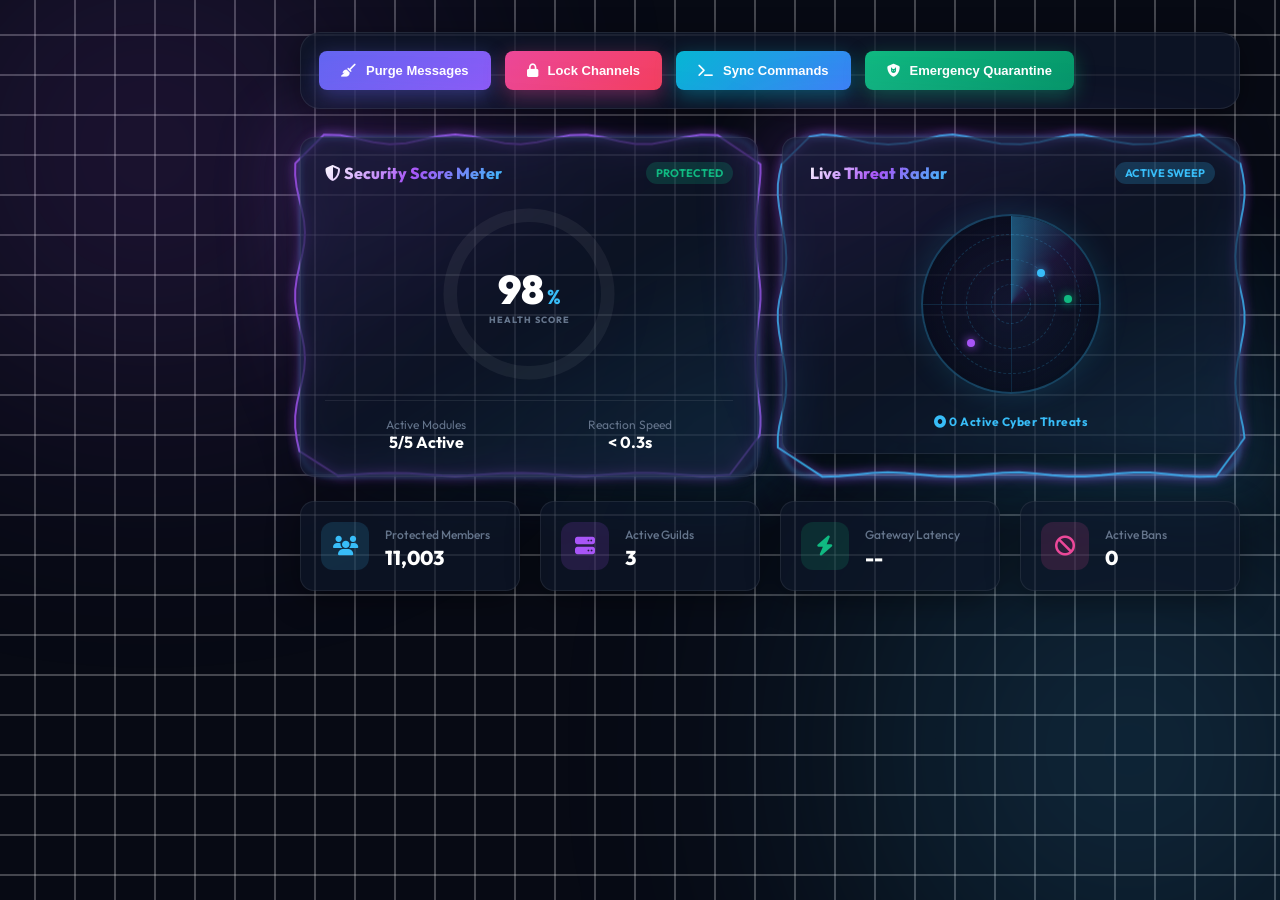
==== commit f57d948f: "Add files via upload" ====
--- a/templates/index.html
+++ b/templates/index.html
@@ -536,8 +536,8 @@
                     <div class="switches-grid">
                         <div class="switch-row">
                             <div class="switch-info">
-                                <h4><i class="fa-solid fa-atom"></i> Anti-Nuke Protection</h4>
-                                <p>Strip permissions & quarantine rogue admin mass-deletions in &lt; 0.3s.</p>
+                                <h4><i class="fa-solid fa-atom text-purple"></i> Master Anti-Nuke Protection Core</h4>
+                                <p>Master toggle for server anti-nuke defense system.</p>
                             </div>
                             <label class="ios-switch">
                                 <input type="checkbox" id="toggle-anti_nuke" onchange="updateSetting('anti_nuke', this.checked)">
@@ -547,7 +547,117 @@
 
                         <div class="switch-row">
                             <div class="switch-info">
-                                <h4><i class="fa-solid fa-users-slash"></i> Anti-Raid & Join Flood</h4>
+                                <h4><i class="fa-solid fa-user-ninja text-danger"></i> Ban & Kick Protection</h4>
+                                <p>Revert unauthorized admin bans/kicks and ban the offender instantly.</p>
+                            </div>
+                            <label class="ios-switch">
+                                <input type="checkbox" id="toggle-anti_ban" onchange="updateSetting('anti_ban', this.checked)">
+                                <span class="slider"></span>
+                            </label>
+                        </div>
+
+                        <div class="switch-row">
+                            <div class="switch-info">
+                                <h4><i class="fa-solid fa-shield-halved text-cyan"></i> Role Management & Perm Guard</h4>
+                                <p>Revert dangerous role permission edits (Admin/Manage Roles) and ban culprit.</p>
+                            </div>
+                            <label class="ios-switch">
+                                <input type="checkbox" id="toggle-anti_role" onchange="updateSetting('anti_role', this.checked)">
+                                <span class="slider"></span>
+                            </label>
+                        </div>
+
+                        <div class="switch-row">
+                            <div class="switch-info">
+                                <h4><i class="fa-solid fa-folder-tree text-emerald"></i> Channel Creation/Deletion Guard</h4>
+                                <p>Recreate deleted text/voice channels and ban rogue admins.</p>
+                            </div>
+                            <label class="ios-switch">
+                                <input type="checkbox" id="toggle-anti_channel" onchange="updateSetting('anti_channel', this.checked)">
+                                <span class="slider"></span>
+                            </label>
+                        </div>
+
+                        <div class="switch-row">
+                            <div class="switch-info">
+                                <h4><i class="fa-solid fa-plug text-amber"></i> Webhook Security Safeguard</h4>
+                                <p>Delete unauthorized webhooks and ban unwhitelisted creators.</p>
+                            </div>
+                            <label class="ios-switch">
+                                <input type="checkbox" id="toggle-anti_webhook" onchange="updateSetting('anti_webhook', this.checked)">
+                                <span class="slider"></span>
+                            </label>
+                        </div>
+
+                        <div class="switch-row">
+                            <div class="switch-info">
+                                <h4><i class="fa-solid fa-robot text-pink"></i> Unwhitelisted Bot Add Safeguard</h4>
+                                <p>Instantly ban any unwhitelisted bot joining the server and ban inviter.</p>
+                            </div>
+                            <label class="ios-switch">
+                                <input type="checkbox" id="toggle-anti_bot" onchange="updateSetting('anti_bot', this.checked)">
+                                <span class="slider"></span>
+                            </label>
+                        </div>
+
+                        <div class="switch-row">
+                            <div class="switch-info">
+                                <h4><i class="fa-solid fa-link text-purple"></i> Vanity URL Theft Protection</h4>
+                                <p>Restore custom server vanity URL code if stolen or changed.</p>
+                            </div>
+                            <label class="ios-switch">
+                                <input type="checkbox" id="toggle-anti_vanity" onchange="updateSetting('anti_vanity', this.checked)">
+                                <span class="slider"></span>
+                            </label>
+                        </div>
+
+                        <div class="switch-row">
+                            <div class="switch-info">
+                                <h4><i class="fa-solid fa-face-smile text-cyan"></i> Emoji & Sticker Nuke Protection</h4>
+                                <p>Prevent mass deletion of custom server emojis and stickers.</p>
+                            </div>
+                            <label class="ios-switch">
+                                <input type="checkbox" id="toggle-anti_emoji" onchange="updateSetting('anti_emoji', this.checked)">
+                                <span class="slider"></span>
+                            </label>
+                        </div>
+
+                        <div class="switch-row">
+                            <div class="switch-info">
+                                <h4><i class="fa-solid fa-users-slash text-danger"></i> Member Prune Prevention</h4>
+                                <p>Ban any admin attempting mass inactive member prune.</p>
+                            </div>
+                            <label class="ios-switch">
+                                <input type="checkbox" id="toggle-anti_prune" onchange="updateSetting('anti_prune', this.checked)">
+                                <span class="slider"></span>
+                            </label>
+                        </div>
+
+                        <div class="switch-row">
+                            <div class="switch-info">
+                                <h4><i class="fa-solid fa-at text-amber"></i> @everyone / @here Raid Shield</h4>
+                                <p>Auto-delete unauthorized @everyone / @here mentions and timeout/ban offender.</p>
+                            </div>
+                            <label class="ios-switch">
+                                <input type="checkbox" id="toggle-anti_mention" onchange="updateSetting('anti_mention', this.checked)">
+                                <span class="slider"></span>
+                            </label>
+                        </div>
+
+                        <div class="switch-row">
+                            <div class="switch-info">
+                                <h4><i class="fa-solid fa-cubes text-emerald"></i> Integration Creation Protection</h4>
+                                <p>Block unauthorized bot integrations and third-party apps.</p>
+                            </div>
+                            <label class="ios-switch">
+                                <input type="checkbox" id="toggle-anti_integration" onchange="updateSetting('anti_integration', this.checked)">
+                                <span class="slider"></span>
+                            </label>
+                        </div>
+
+                        <div class="switch-row">
+                            <div class="switch-info">
+                                <h4><i class="fa-solid fa-shield-virus text-purple"></i> Anti-Raid & Join Flood</h4>
                                 <p>Detect and auto-kick suspicious raid waves and bot alt-accounts.</p>
                             </div>
                             <label class="ios-switch">
@@ -558,7 +668,7 @@
 
                         <div class="switch-row">
                             <div class="switch-info">
-                                <h4><i class="fa-solid fa-comment-slash"></i> Anti-Spam & Character Flood</h4>
+                                <h4><i class="fa-solid fa-comment-slash text-cyan"></i> Anti-Spam & Character Flood</h4>
                                 <p>Mute users sending character floods or rapid message spam.</p>
                             </div>
                             <label class="ios-switch">
@@ -569,22 +679,11 @@
 
                         <div class="switch-row">
                             <div class="switch-info">
-                                <h4><i class="fa-solid fa-link-slash"></i> Anti-Invite & Phishing Link Filter</h4>
+                                <h4><i class="fa-solid fa-link-slash text-pink"></i> Anti-Invite & Phishing Link Filter</h4>
                                 <p>Delete unauthorized Discord invite links and scam URL domains.</p>
                             </div>
                             <label class="ios-switch">
                                 <input type="checkbox" id="toggle-anti_invite" onchange="updateSetting('anti_invite', this.checked)">
-                                <span class="slider"></span>
-                            </label>
-                        </div>
-
-                        <div class="switch-row">
-                            <div class="switch-info">
-                                <h4><i class="fa-solid fa-at"></i> Anti-Mass Mention Shield</h4>
-                                <p>Quarantine users attempting @everyone or mass role ping abuse.</p>
-                            </div>
-                            <label class="ios-switch">
-                                <input type="checkbox" id="toggle-anti_mass_mention" onchange="updateSetting('anti_mass_mention', this.checked)">
                                 <span class="slider"></span>
                             </label>
                         </div>
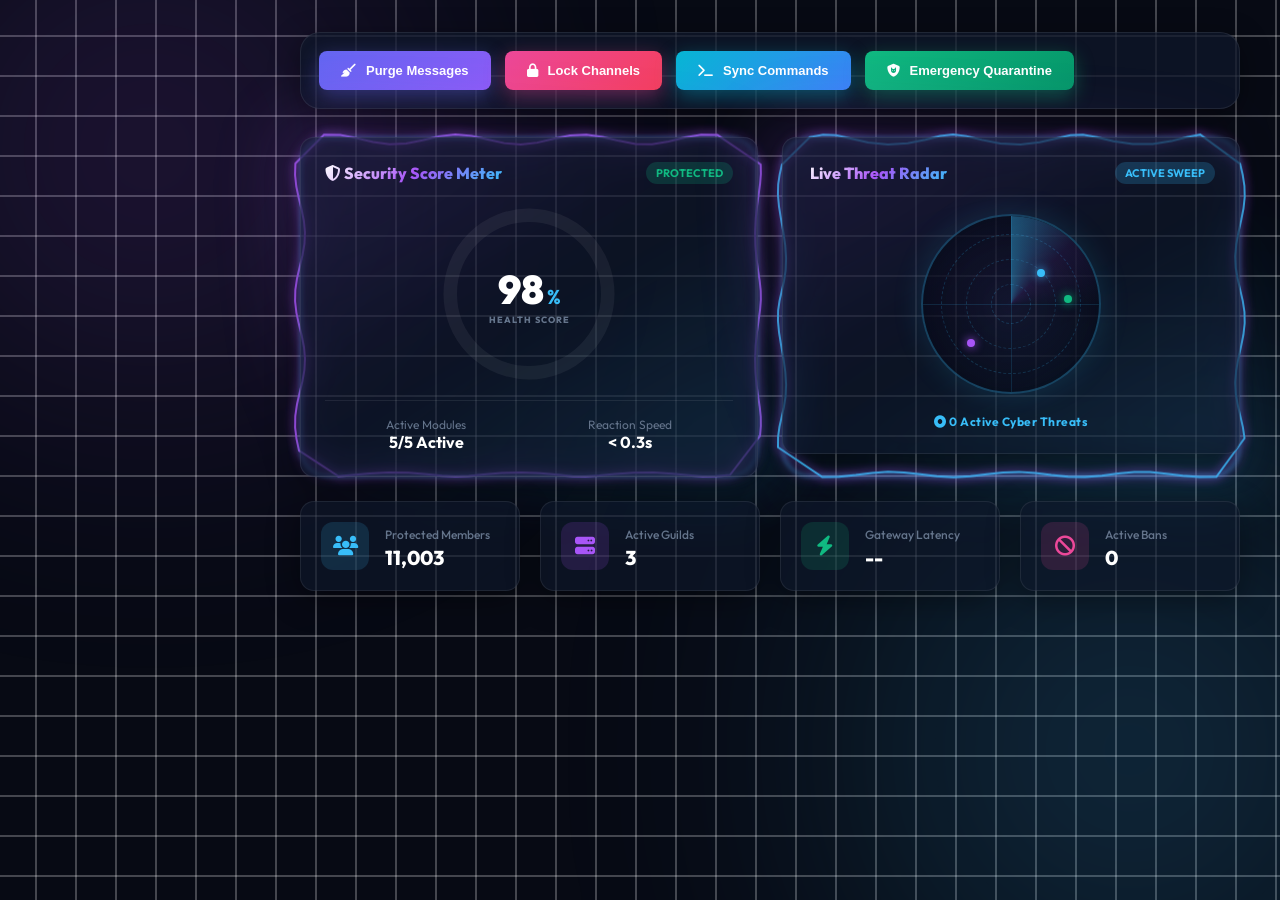
==== commit d377ee8e: "Add files via upload" ====
--- a/templates/index.html
+++ b/templates/index.html
@@ -137,15 +137,14 @@
                     <div class="guild-avatar">
                         <img src="/static/images/logo.png" alt="Guild Icon" id="guildIconImg">
                         <span class="guild-online-dot"></span>
-                    </div>
-                    <div class="guild-details">
+                    <                    <div class="guild-details">
                         <div class="guild-title-row">
-                            <h1 id="guildNameText">Discord Server</h1>
+                            <h1 id="guildNameText">Managed Server</h1>
                             <span class="nitro-boost-badge"><i class="fa-solid fa-rocket"></i> LEVEL 3 BOOSTED</span>
                         </div>
                         <p class="guild-sub-text">
-                            <i class="fa-solid fa-id-card"></i> Server ID: <code id="guildIdCode">1265951470994329650</code> 
-                            • <i class="fa-solid fa-user-group text-cyan"></i> <span id="headerMemberCount">11,003 Members</span>
+                            <i class="fa-solid fa-id-card"></i> Server ID: <code id="guildIdCode">--</code> 
+                            • <i class="fa-solid fa-user-group text-cyan"></i> <span id="headerMemberCount">-- Members</span>
                         </p>
                     </div>
                 </div>
@@ -158,9 +157,9 @@
                     <div class="server-selector">
                         <i class="fa-solid fa-server text-purple"></i>
                         <select id="guildSelect" onchange="switchGuild(this.value)">
-                            <option value="1265951470994329650">ᒍOYST ᑕOᖇᑭOᖇᗩTIOᑎ 👺</option>
+                            <option value="">Select Managed Server...</option>
                         </select>
-                    </div>
+                    </div>                   </div>
 
                     <a href="/login/discord" class="btn btn-cyber" id="discordAuthBtn" style="background: linear-gradient(135deg, #5865F2, #404EED);">
                         <i class="fa-brands fa-discord"></i> <span id="discordAuthBtnText">Login with Discord</span>
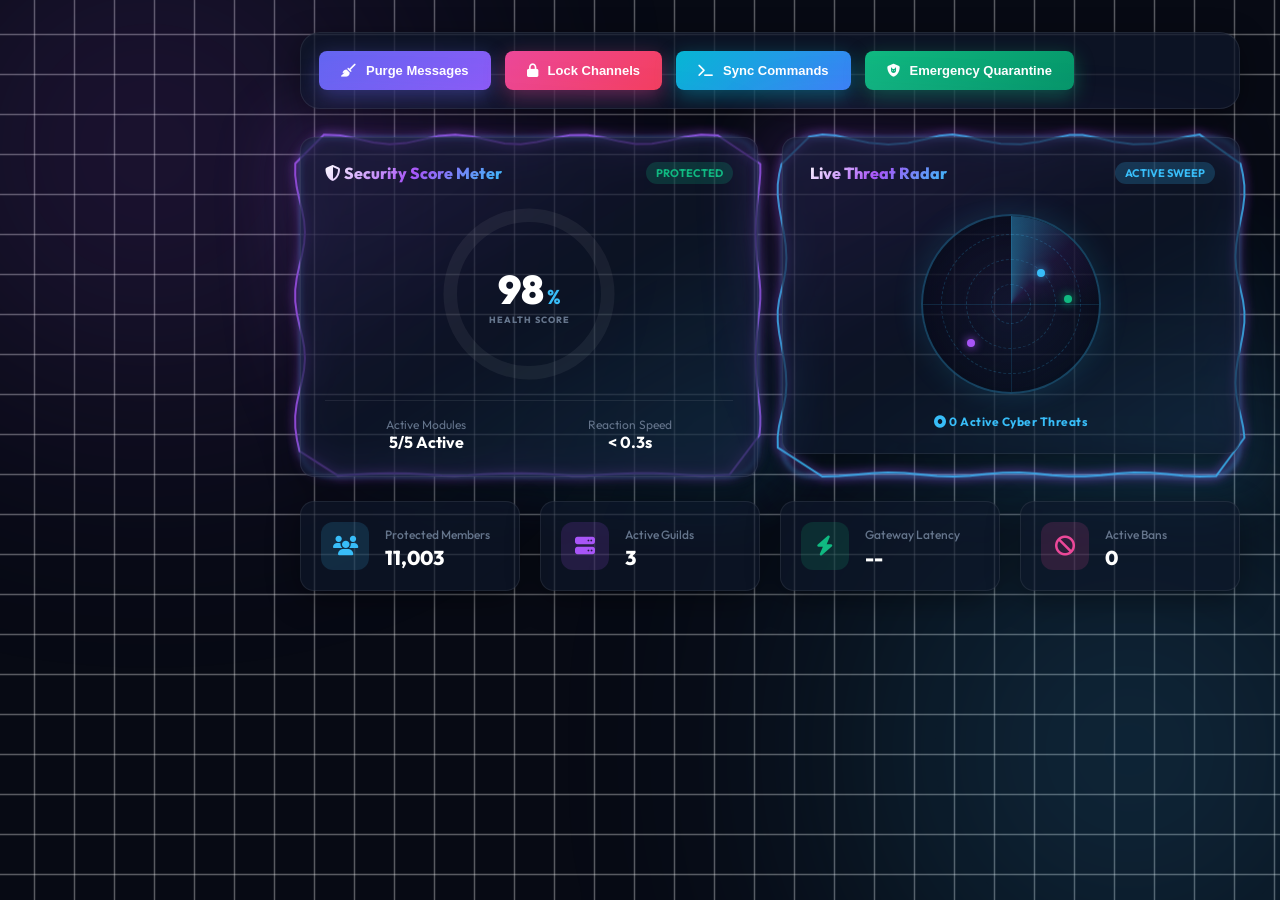
==== commit a0a098c7: "Add files via upload" ====
--- a/templates/index.html
+++ b/templates/index.html
@@ -137,7 +137,8 @@
                     <div class="guild-avatar">
                         <img src="/static/images/logo.png" alt="Guild Icon" id="guildIconImg">
                         <span class="guild-online-dot"></span>
-                    <                    <div class="guild-details">
+                    </div>
+                    <div class="guild-details">
                         <div class="guild-title-row">
                             <h1 id="guildNameText">Managed Server</h1>
                             <span class="nitro-boost-badge"><i class="fa-solid fa-rocket"></i> LEVEL 3 BOOSTED</span>
@@ -159,7 +160,7 @@
                         <select id="guildSelect" onchange="switchGuild(this.value)">
                             <option value="">Select Managed Server...</option>
                         </select>
-                    </div>                   </div>
+                    </div>
 
                     <a href="/login/discord" class="btn btn-cyber" id="discordAuthBtn" style="background: linear-gradient(135deg, #5865F2, #404EED);">
                         <i class="fa-brands fa-discord"></i> <span id="discordAuthBtnText">Login with Discord</span>
